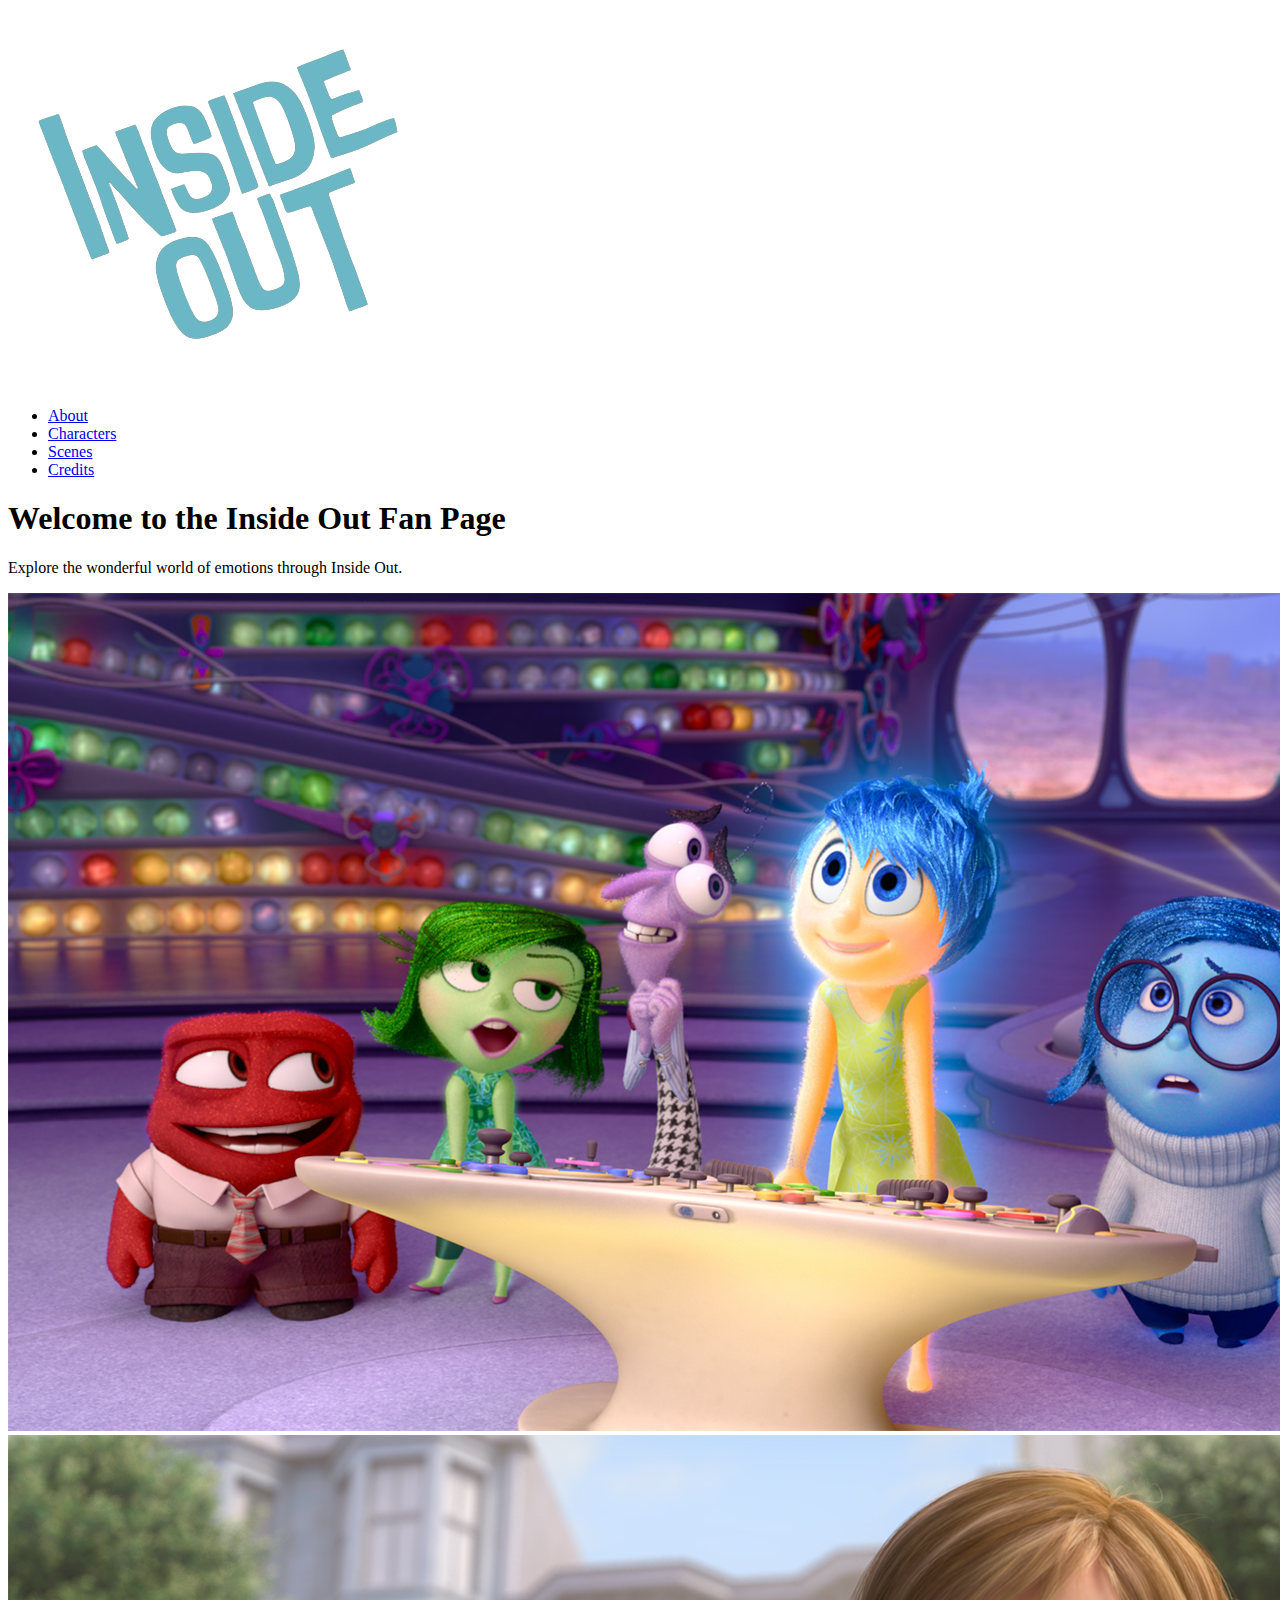
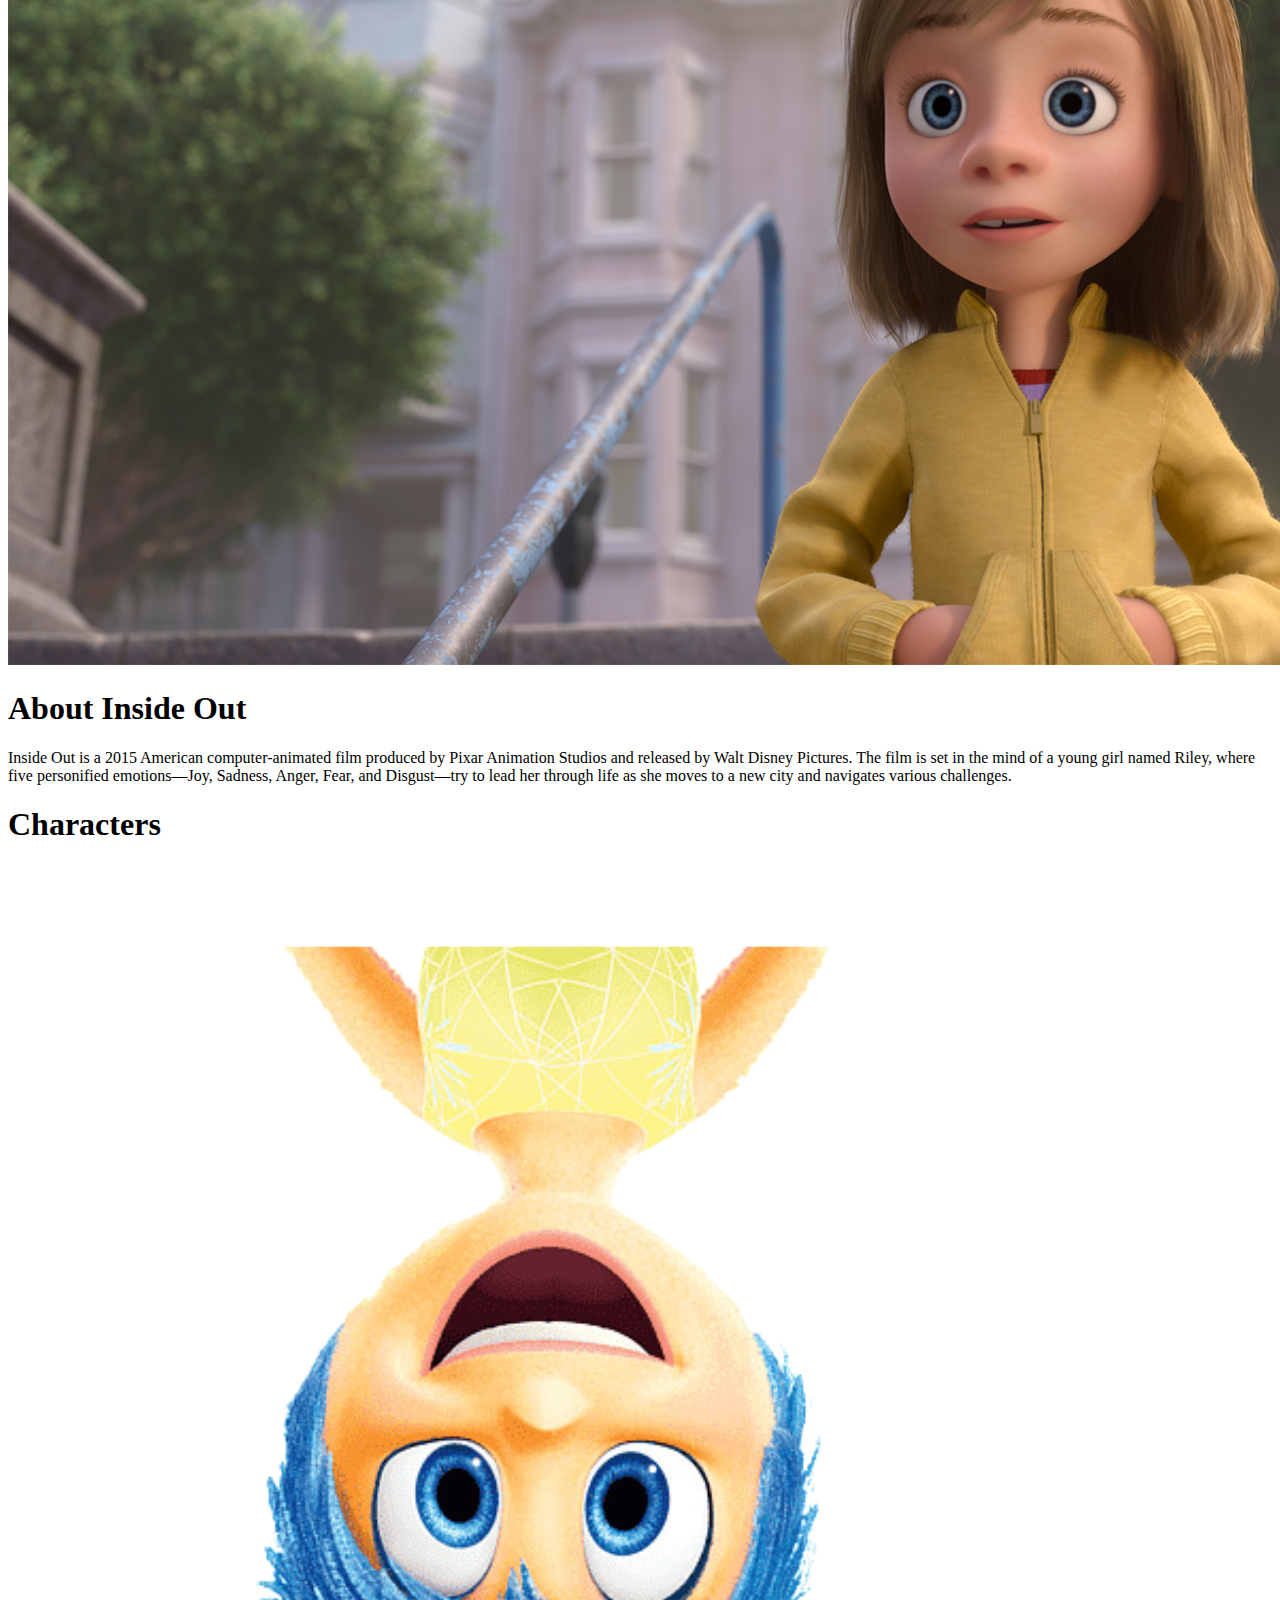
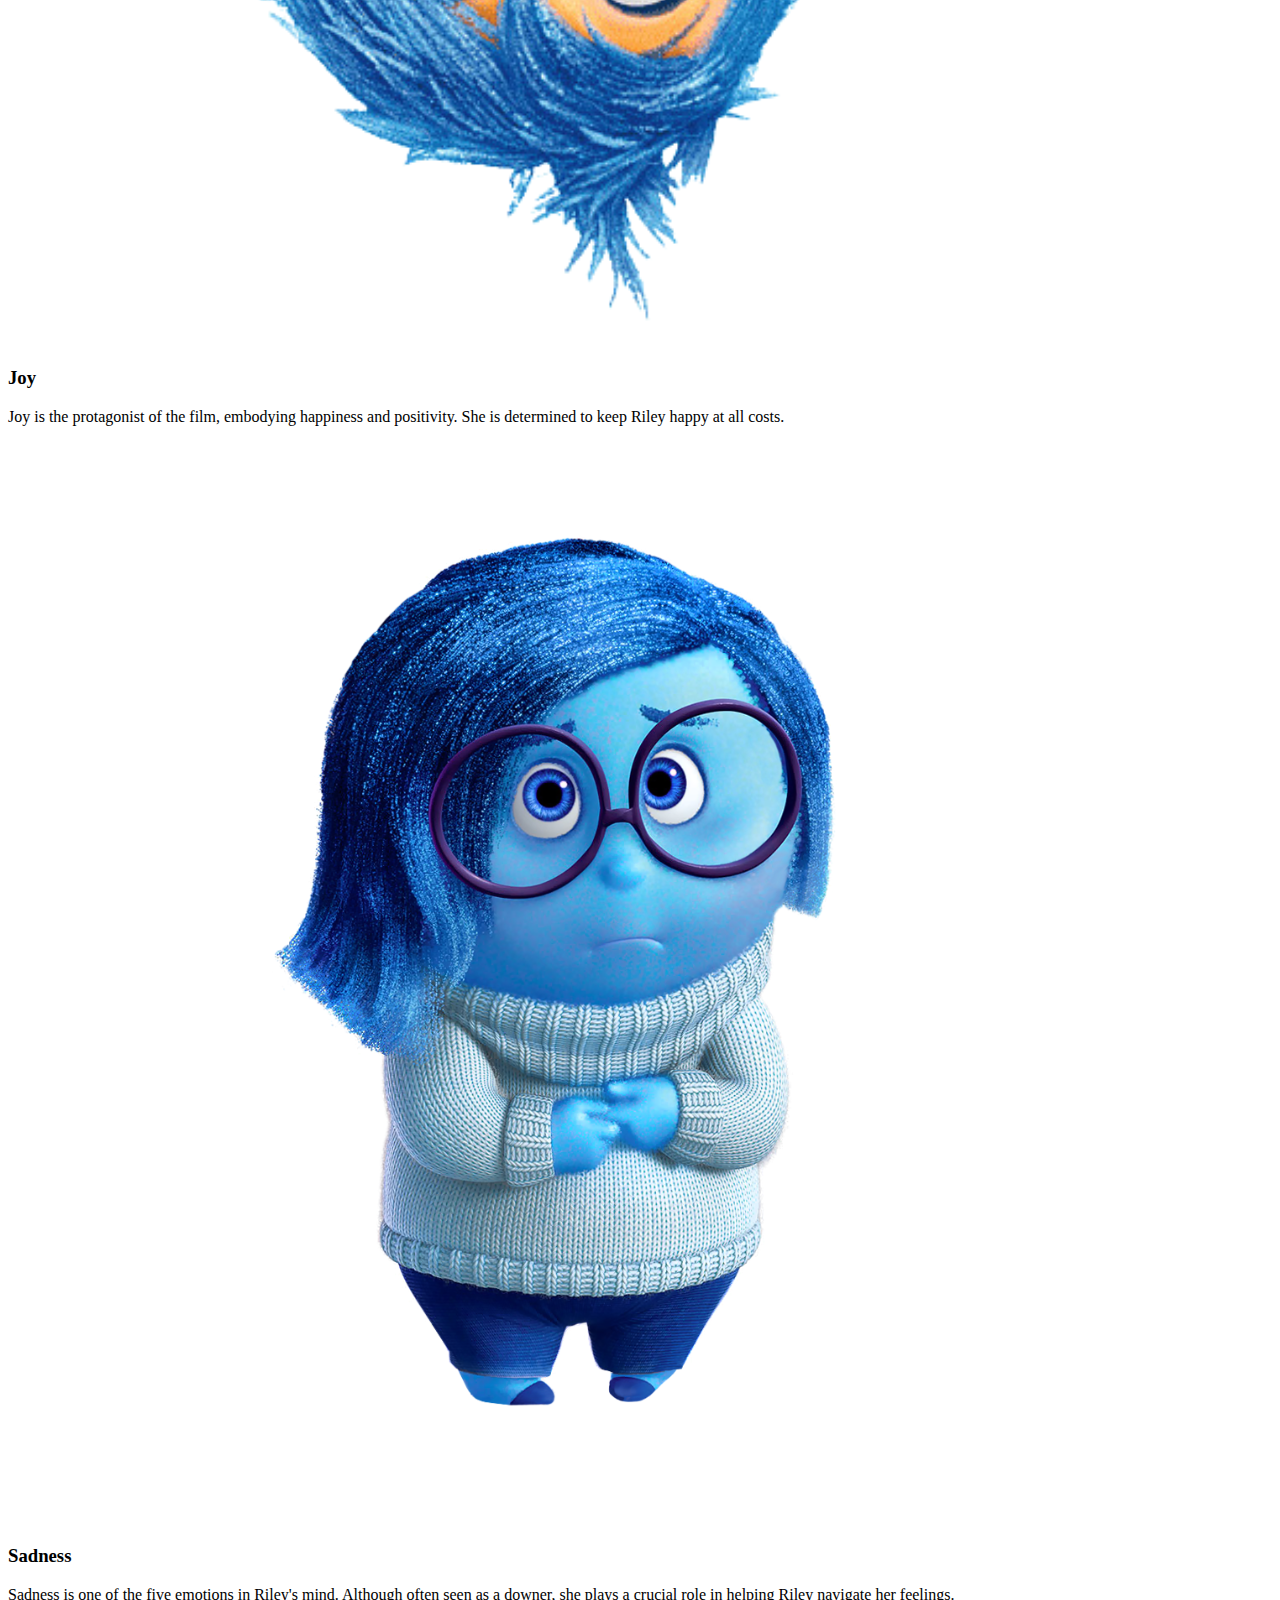
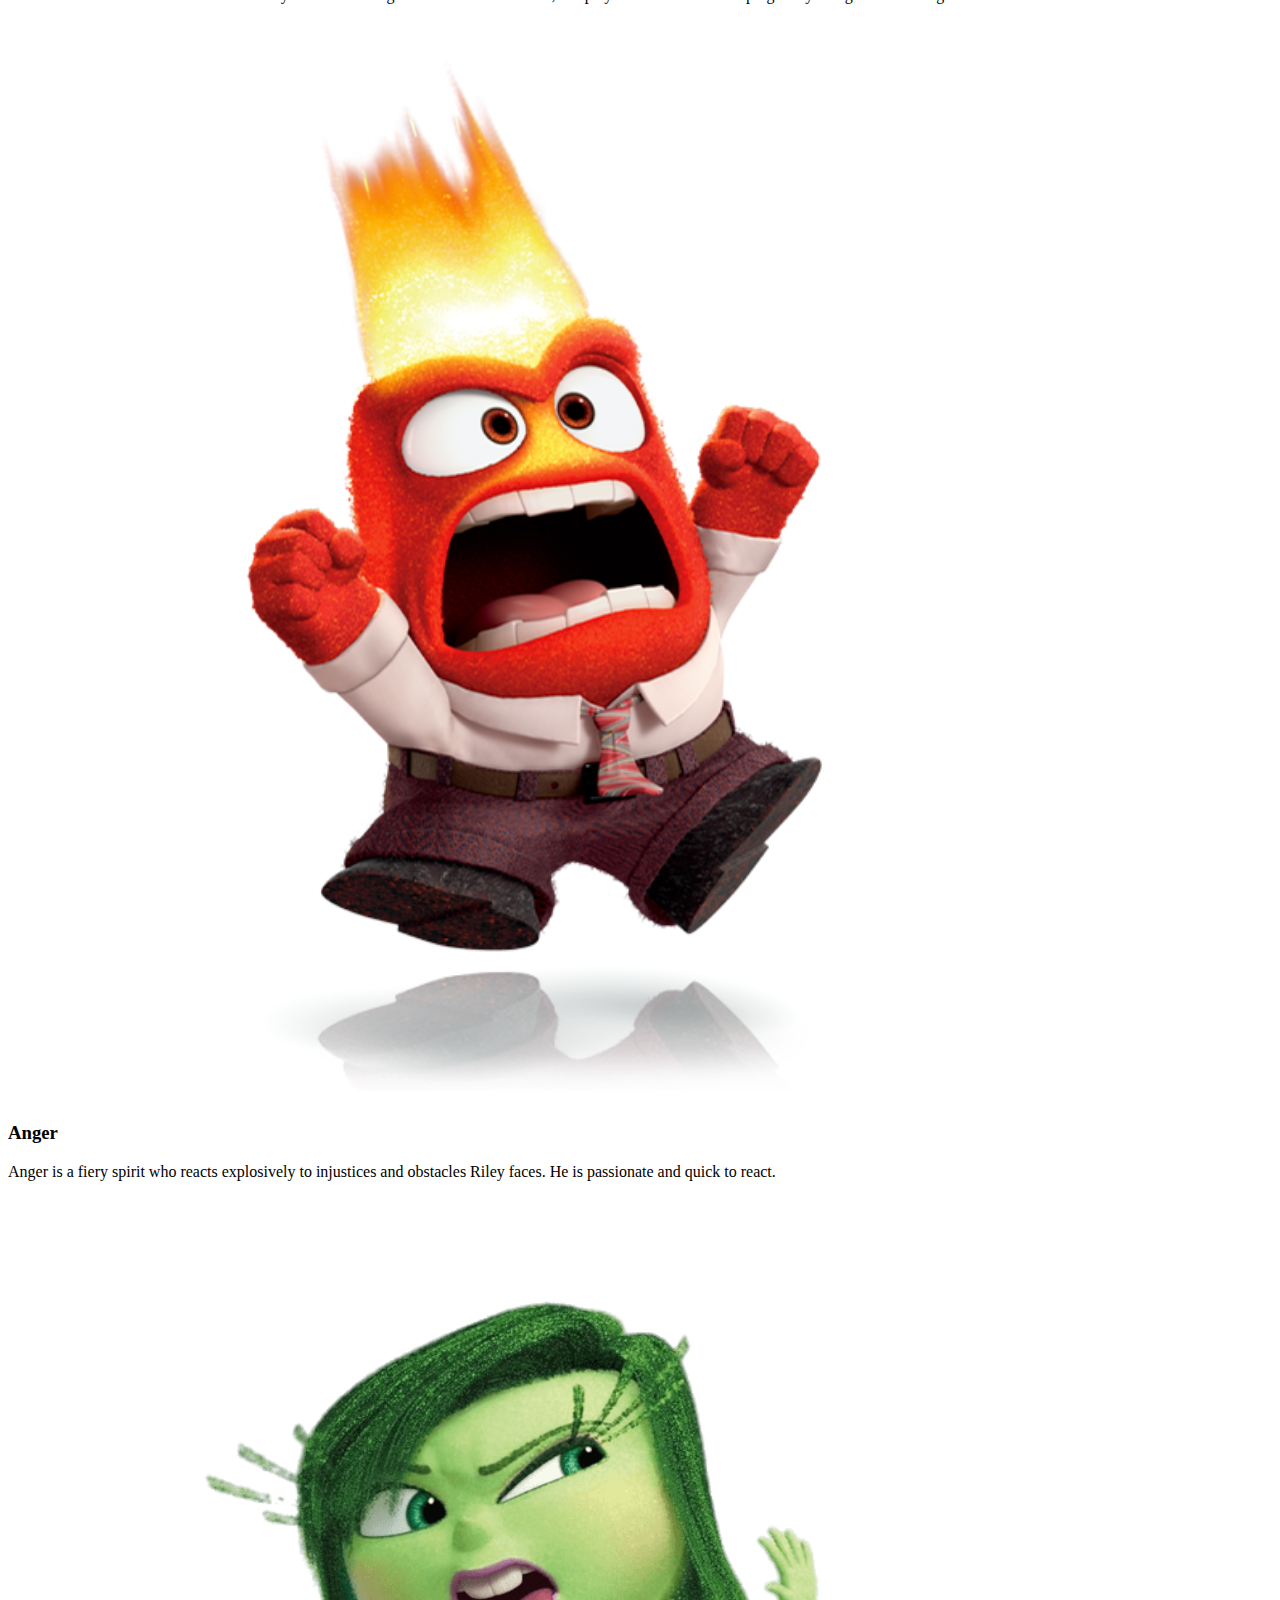
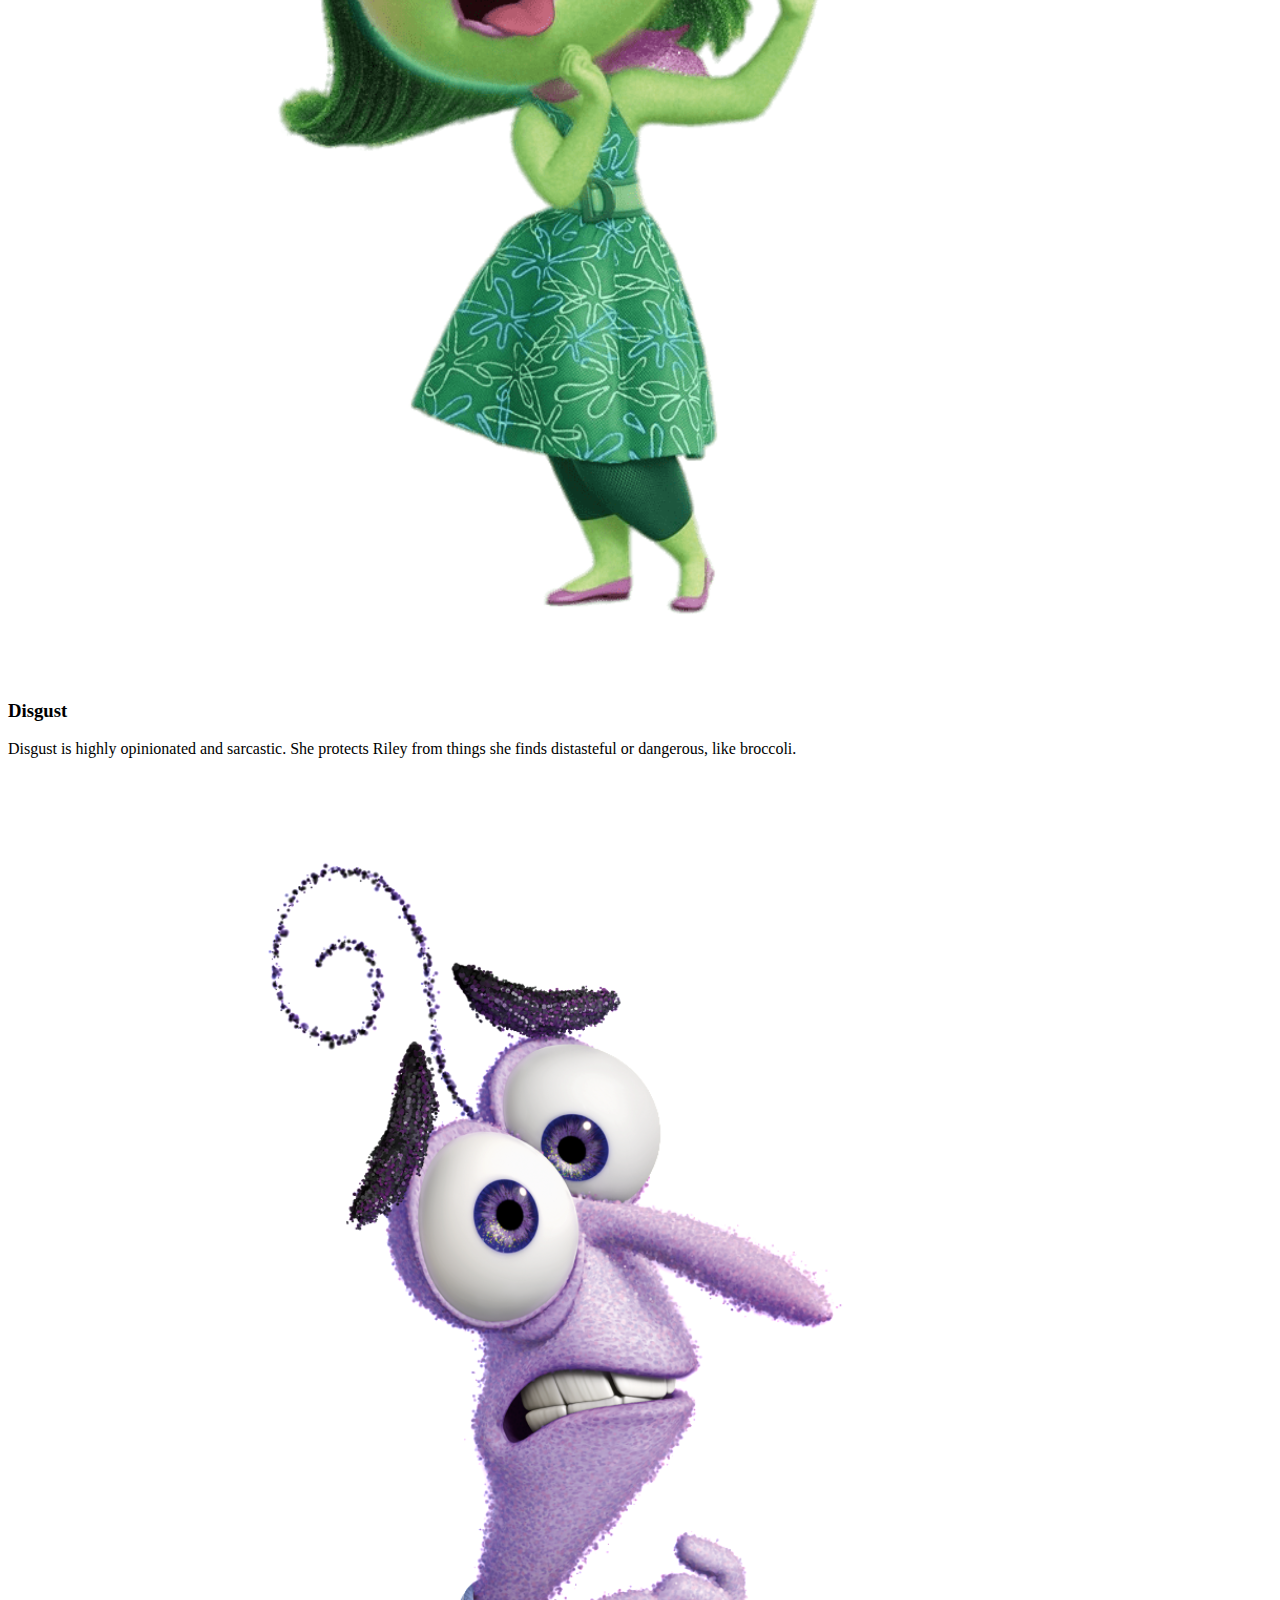
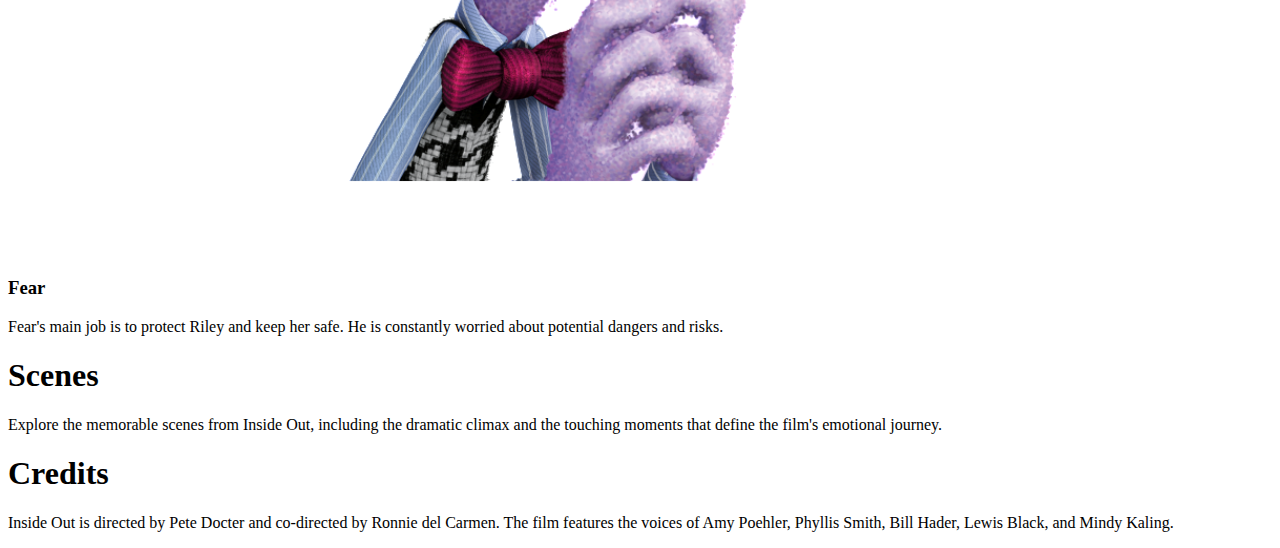
==== inocencio_ruamero_tsa6.html @ db8cdd12 "Create inocencio_ruamero_tsa6.html" ====
<!DOCTYPE html>
<html lang="en">
<head>
    <meta charset="UTF-8">
    <meta name="viewport" content="width=device-width, initial-scale=1.0">
    <link rel="stylesheet" href="tsa7_style.css">
    <link href="https://fonts.googleapis.com/css2?family=Roboto:wght@400;700&display=swap" rel="stylesheet">
    <title>Inside Out</title>
</head>
<body>
    <header>
        <div class="logo">
            <img src="logo.png" alt="Inside Out Logo">
        </div>
        <nav>
            <ul>
                <li><a href="#about">About</a></li>
                <li><a href="#characters">Characters</a></li>
                <li><a href="#scenes">Scenes</a></li>
                <li><a href="#credits">Credits</a></li>
            </ul>
        </nav>
    </header>
    <main>
        <section class="intro" id="home">
            <div class="intro-text">
                <h1>Welcome to the <span class="pixar-font">Inside Out</span> Fan Page</h1>
                <p>Explore the wonderful world of emotions through Inside Out.</p>
            </div>
            <img src="home.jpg" alt="Inside Out Image 1" class="cover-image">
        </section>

        <section class="about" id="about">
            <div class="about-content">
                <div class="about-images">
                    <img src="riley.jpg" alt="Inside Out Image 2">
                </div>
                <div class="about-text">
                    <h1>About Inside Out</h1>
                    <p>Inside Out is a 2015 American computer-animated film produced by Pixar Animation Studios and released by Walt Disney Pictures. The film is set in the mind of a young girl named Riley, where five personified emotions—Joy, Sadness, Anger, Fear, and Disgust—try to lead her through life as she moves to a new city and navigates various challenges.</p>
                </div>
            </div>
        </section>

        <section class="characters" id="characters">
            <h1>Characters</h1>
            <div class="character-row">
                <div class="character">
                    <div class="character-content joy-bg">
                        <img src="joy.png" alt="Joy">
                        <h3>Joy</h3>
                        <p>Joy is the protagonist of the film, embodying happiness and positivity. She is determined to keep Riley happy at all costs.</p>
                    </div>
                </div>
                <div class="character">
                    <div class="character-content sadness-bg">
                        <img src="sadness.png" alt="Sadness">
                        <h3>Sadness</h3>
                        <p>Sadness is one of the five emotions in Riley's mind. Although often seen as a downer, she plays a crucial role in helping Riley navigate her feelings.</p>
                    </div>
                </div>
                <div class="character">
                    <div class="character-content anger-bg">
                        <img src="anger.png" alt="Anger">
                        <h3>Anger</h3>
                        <p>Anger is a fiery spirit who reacts explosively to injustices and obstacles Riley faces. He is passionate and quick to react.</p>
                    </div>
                </div>
                <div class="character">
                    <div class="character-content disgust-bg">
                        <img src="disgust.png" alt="Disgust">
                        <h3>Disgust</h3>
                        <p>Disgust is highly opinionated and sarcastic. She protects Riley from things she finds distasteful or dangerous, like broccoli.</p>
                    </div>
                </div>
                <div class="character middle-character">
                    <div class="character-content fear-bg">
                        <img src="fear.png" alt="Fear">
                        <h3>Fear</h3>
                        <p>Fear's main job is to protect Riley and keep her safe. He is constantly worried about potential dangers and risks.</p>
                    </div>
                </div>
            </div>
        </section>

        <section class="scenes" id="scenes">
            <h1>Scenes</h1>
            <p>Explore the memorable scenes from Inside Out, including the dramatic climax and the touching moments that define the film's emotional journey.</p>
        </section>

        <section class="credits" id="credits">
            <h1>Credits</h1>
            <p>Inside Out is directed by Pete Docter and co-directed by Ronnie del Carmen. The film features the voices of Amy Poehler, Phyllis Smith, Bill Hader, Lewis Black, and Mindy Kaling.</p>
        </section>
    </main>
</body>
</html>
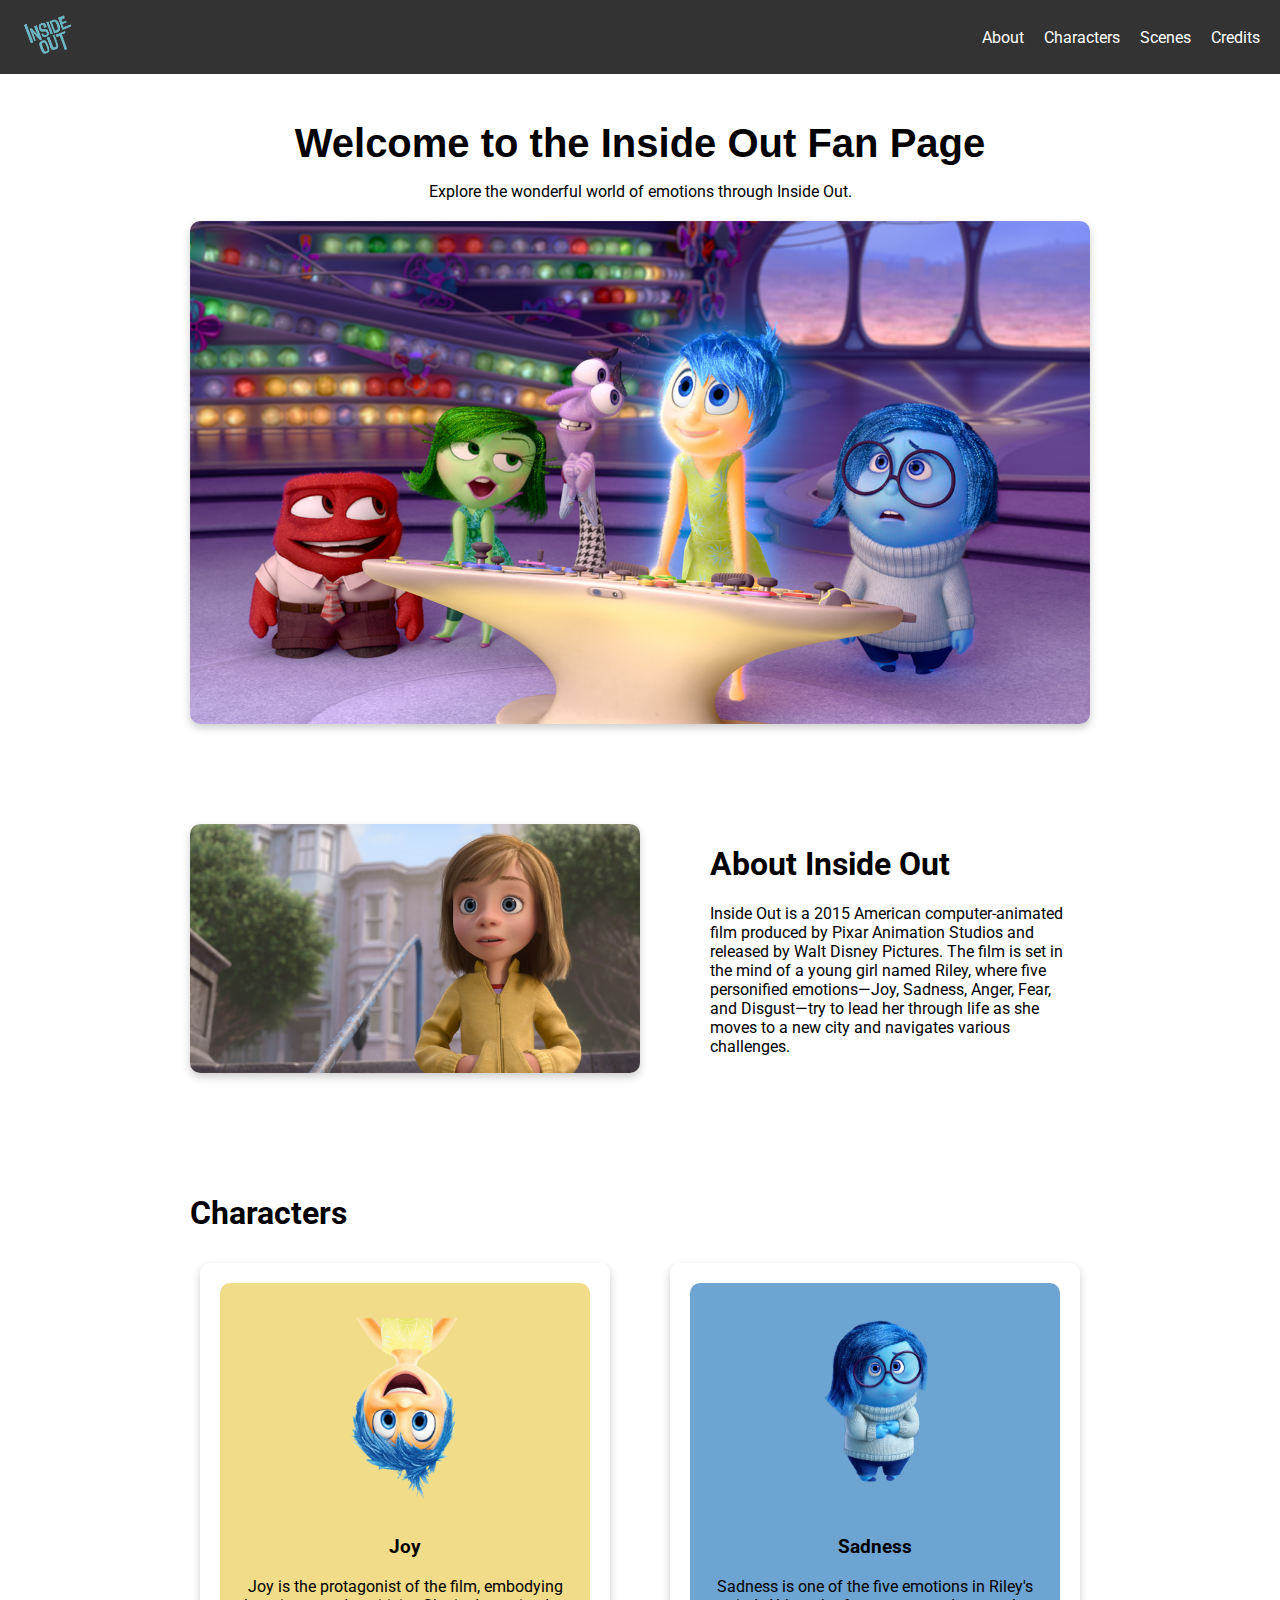
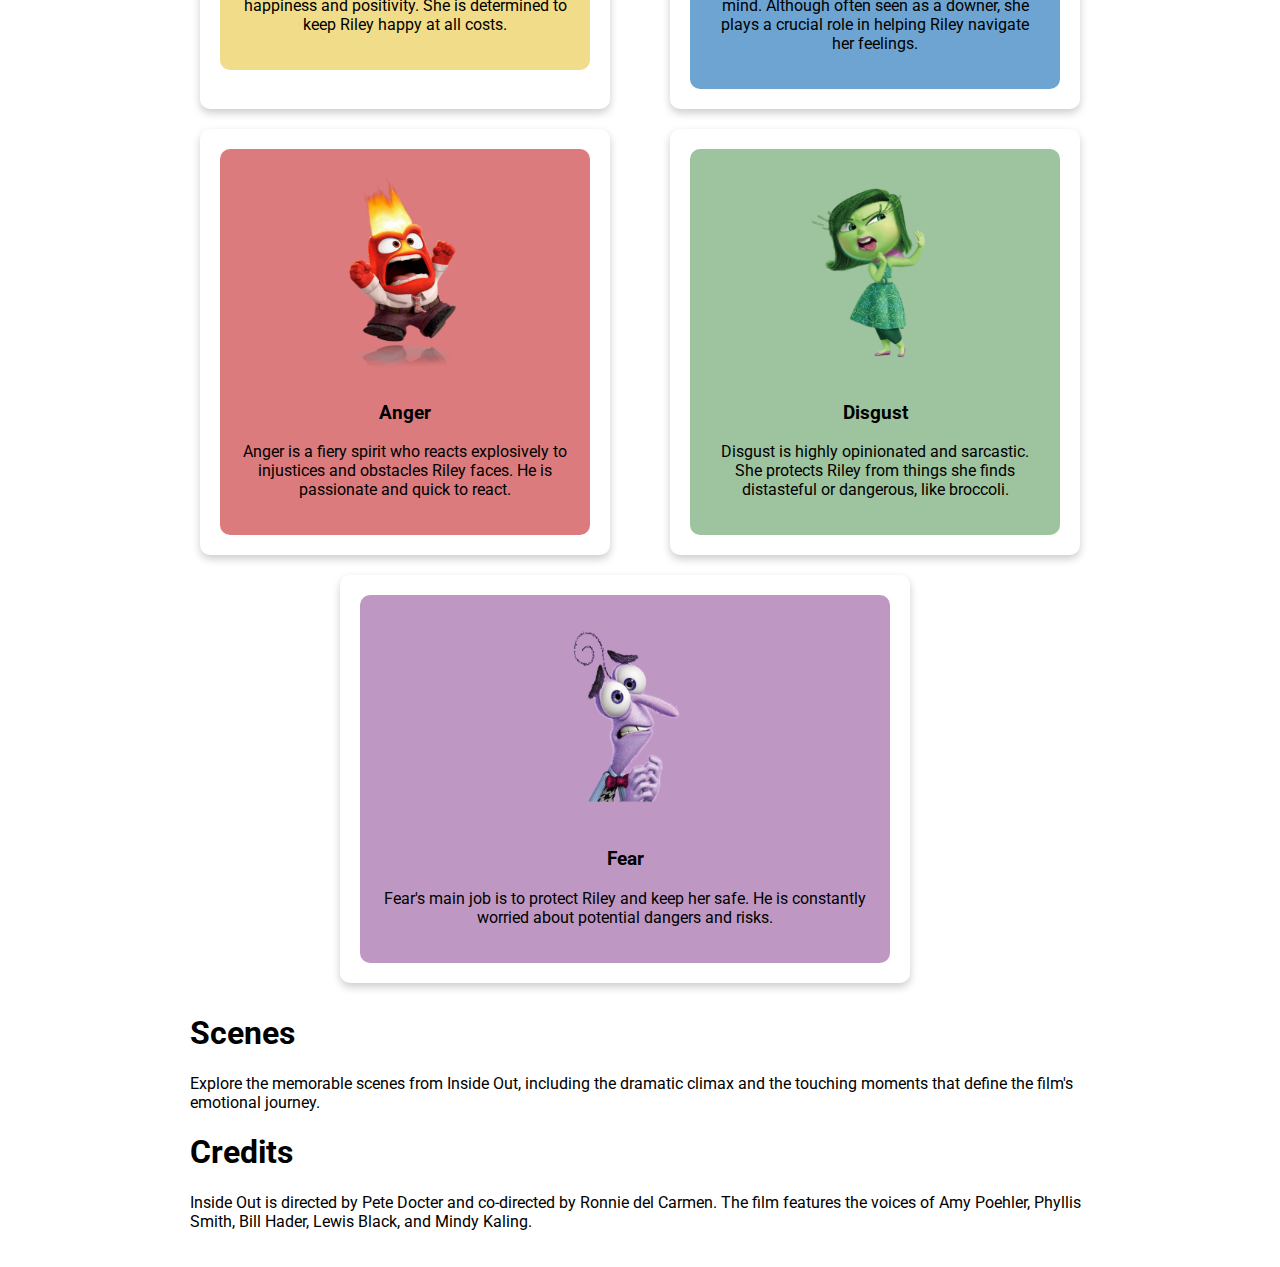
==== commit a55e36f4: "Update inocencio_ruamero_tsa6.html" ====
--- a/inocencio_ruamero_tsa6.html
+++ b/inocencio_ruamero_tsa6.html
@@ -3,7 +3,7 @@
 <head>
     <meta charset="UTF-8">
     <meta name="viewport" content="width=device-width, initial-scale=1.0">
-    <link rel="stylesheet" href="tsa7_style.css">
+    <link rel="stylesheet" href="inocencio_ruamero_tsa6.css">
     <link href="https://fonts.googleapis.com/css2?family=Roboto:wght@400;700&display=swap" rel="stylesheet">
     <title>Inside Out</title>
 </head>
--- a/inocencio_ruamero_tsa6.css
+++ b/inocencio_ruamero_tsa6.css
@@ -0,0 +1,173 @@
+.intro {
+    margin-bottom: 100px; /* Adjust the margin as per your design */
+}
+
+.about {
+    margin-top: 100px; /* Adjust the margin as per your design */
+}
+
+body {
+    font-family: 'Roboto', Arial, sans-serif;
+    margin: 0;
+    padding: 0;
+    box-sizing: border-box;
+}
+
+header {
+    display: flex;
+    justify-content: space-between;
+    align-items: center;
+    background-color: #333;
+    padding: 10px 20px;
+}
+
+header .logo img {
+    height: 50px;
+}
+
+nav ul {
+    list-style: none;
+    margin: 0;
+    padding: 0;
+    display: flex;
+}
+
+nav ul li {
+    margin-left: 20px;
+}
+
+nav ul li a {
+    color: white;
+    text-decoration: none;
+    font-size: 16px;
+}
+
+main {
+    padding: 20px;
+}
+
+.intro, .about, .characters, .scenes, .credits {
+    max-width: 900px;
+    margin: 0 auto;
+}
+
+.intro .intro-text {
+    text-align: center;
+    margin-bottom: 20px;
+}
+
+.intro .intro-text h1 {
+    font-size: 2.5rem; /* Adjust font size as needed */
+    font-weight: bold;
+    font-family: 'Pixar', Arial, sans-serif; /* Use Pixar font */
+    margin-bottom: 10px;
+}
+
+.cover-image {
+    width: 100%;
+    max-width: 100%;
+    height: auto;
+    display: block;
+    border-radius: 10px;
+    box-shadow: 0 4px 8px rgba(0, 0, 0, 0.2);
+    transition: transform 0.3s ease; /* Smooth transition for hover effect */
+}
+
+.cover-image:hover {
+    transform: translate(5px, 5px); /* Move the image slightly on hover */
+}
+
+.character-row {
+    display: flex;
+    flex-wrap: wrap; /* Allow characters to wrap to the next line on smaller screens */
+    justify-content: space-between;
+    margin-bottom: 20px;
+}
+
+.character {
+    flex: 0 0 calc(50% - 80px); /* Two characters per row with margin in between */
+    margin: 10px;
+    text-align: center;
+    padding: 20px;
+    border-radius: 10px;
+    box-shadow: 0 4px 8px rgba(0, 0, 0, 0.2);
+    transition: background-color 0.3s ease; /* Smooth transition for background color */
+    position: relative;
+    overflow: hidden;
+}
+
+.character-content {
+    padding: 20px;
+    border-radius: 10px;
+    transition: background-color 0.3s ease; /* Smooth transition for background color */
+}
+
+.character-content img {
+    width: 100%;
+    height: auto;
+    max-width: 200px;
+    margin-bottom: 10px;
+}
+
+.middle-character {
+    flex: 0 0 calc(70% - 100px); /* Adjust for two characters in the middle */
+    margin: 10px;
+    margin-left: 150px;
+}
+
+.character-content h3 {
+    text-align: center; /* Center align character titles */
+}
+
+.joy-bg {
+    background-color: #f1dc8a; /* Background color for Joy */
+}
+
+.sadness-bg {
+    background-color: #6da4d1; /* Background color for Sadness */
+}
+
+.anger-bg {
+    background-color: #db7b7d; /* Background color for Anger */
+}
+
+.disgust-bg {
+    background-color: #9dc49f; /* Background color for Disgust */
+}
+
+.fear-bg {
+    background-color: #be98c3; /* Background color for Fear */
+
+}
+
+.character:hover .character-content {
+    background-color: #ddd; /* Change background color on hover */
+}
+
+.about-content {
+    display: flex;
+    justify-content: space-between;
+    align-items: flex-start;
+}
+
+.about-text {
+    flex: 0 0 40%; /* Take up 40% of the container width */
+    padding-right: 20px;
+    padding-top: 100px;
+}
+
+.about-images {
+    flex: 0 0 50%; /* Take up 50% of the container width */
+    display: flex;
+    flex-direction: column;
+    padding-top: 100px;
+    padding-bottom: 100px;
+}
+
+.about-images img {
+    max-width: 100%; /* Ensure images are responsive */
+    height: auto;
+    border-radius: 10px;
+    box-shadow: 0 4px 8px rgba(0, 0, 0, 0.2);
+    transition: transform 0.3s ease; /* Smooth transition for transform */
+}
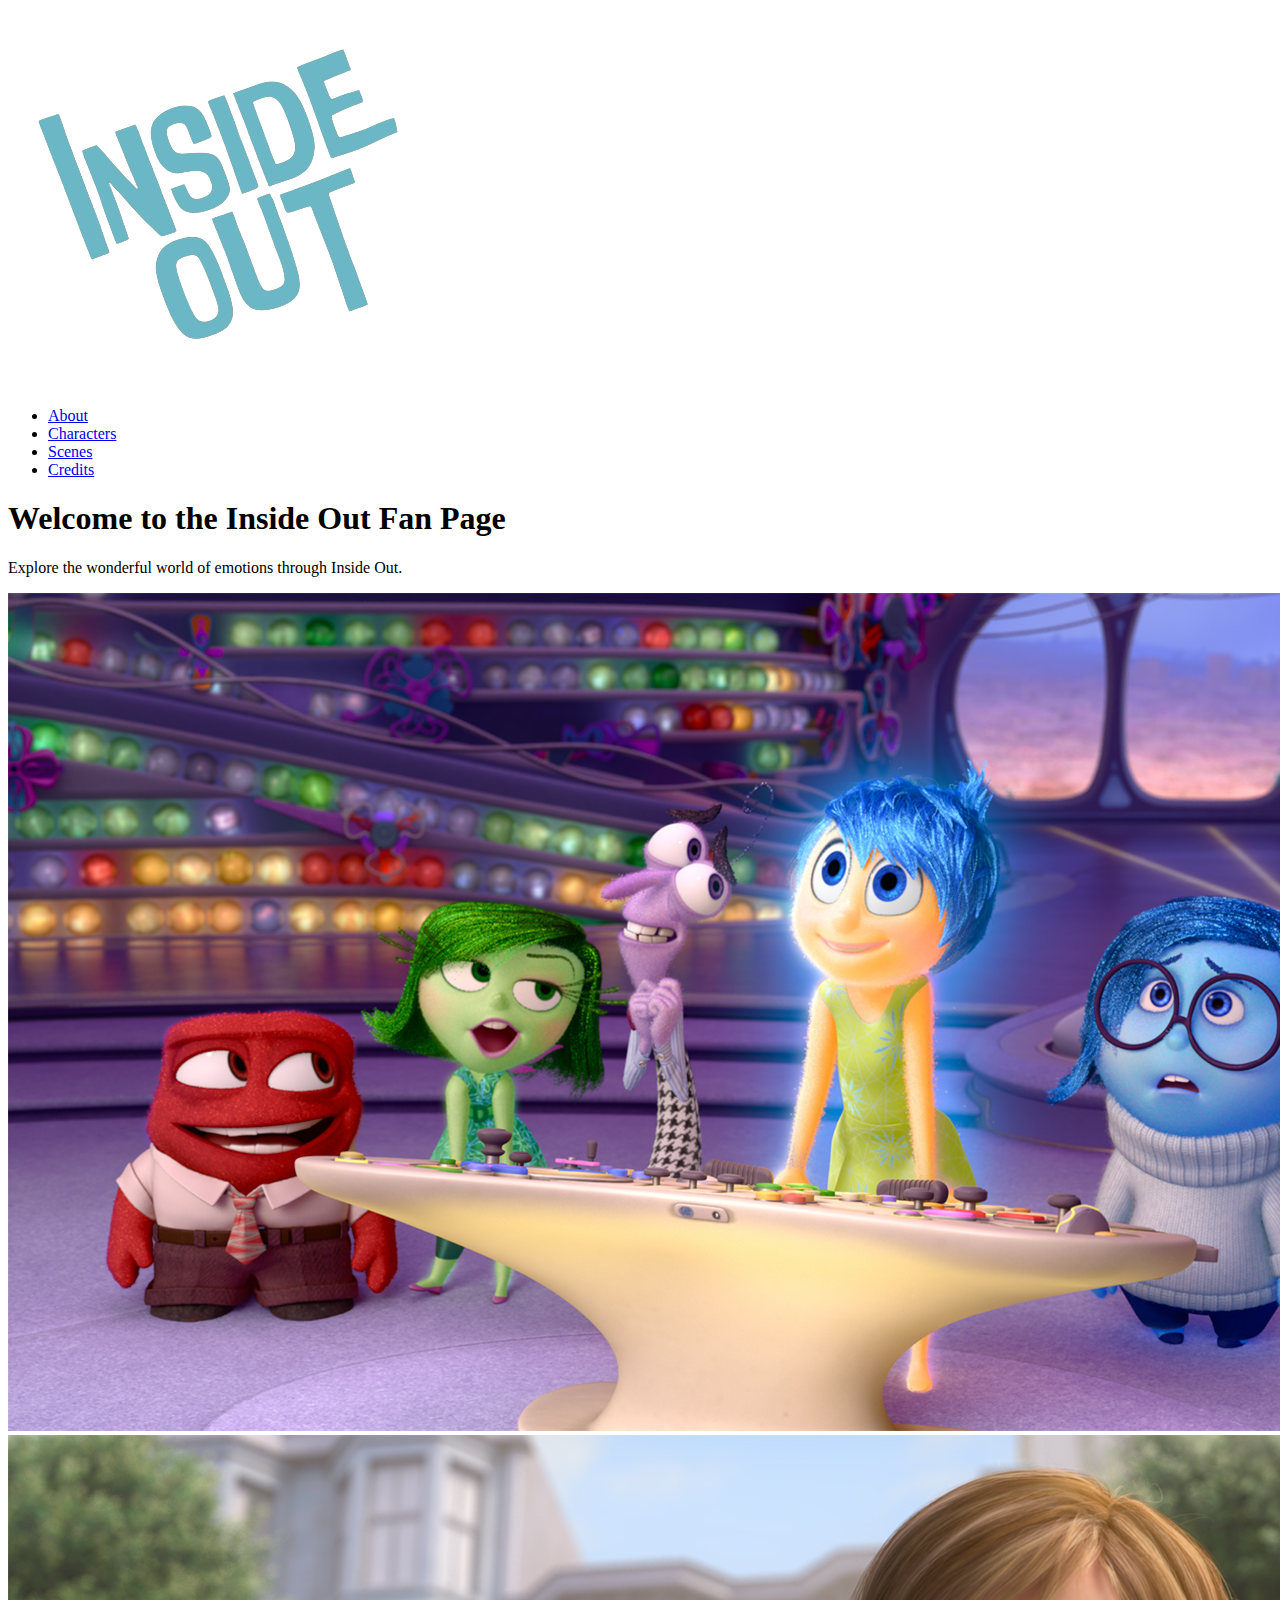
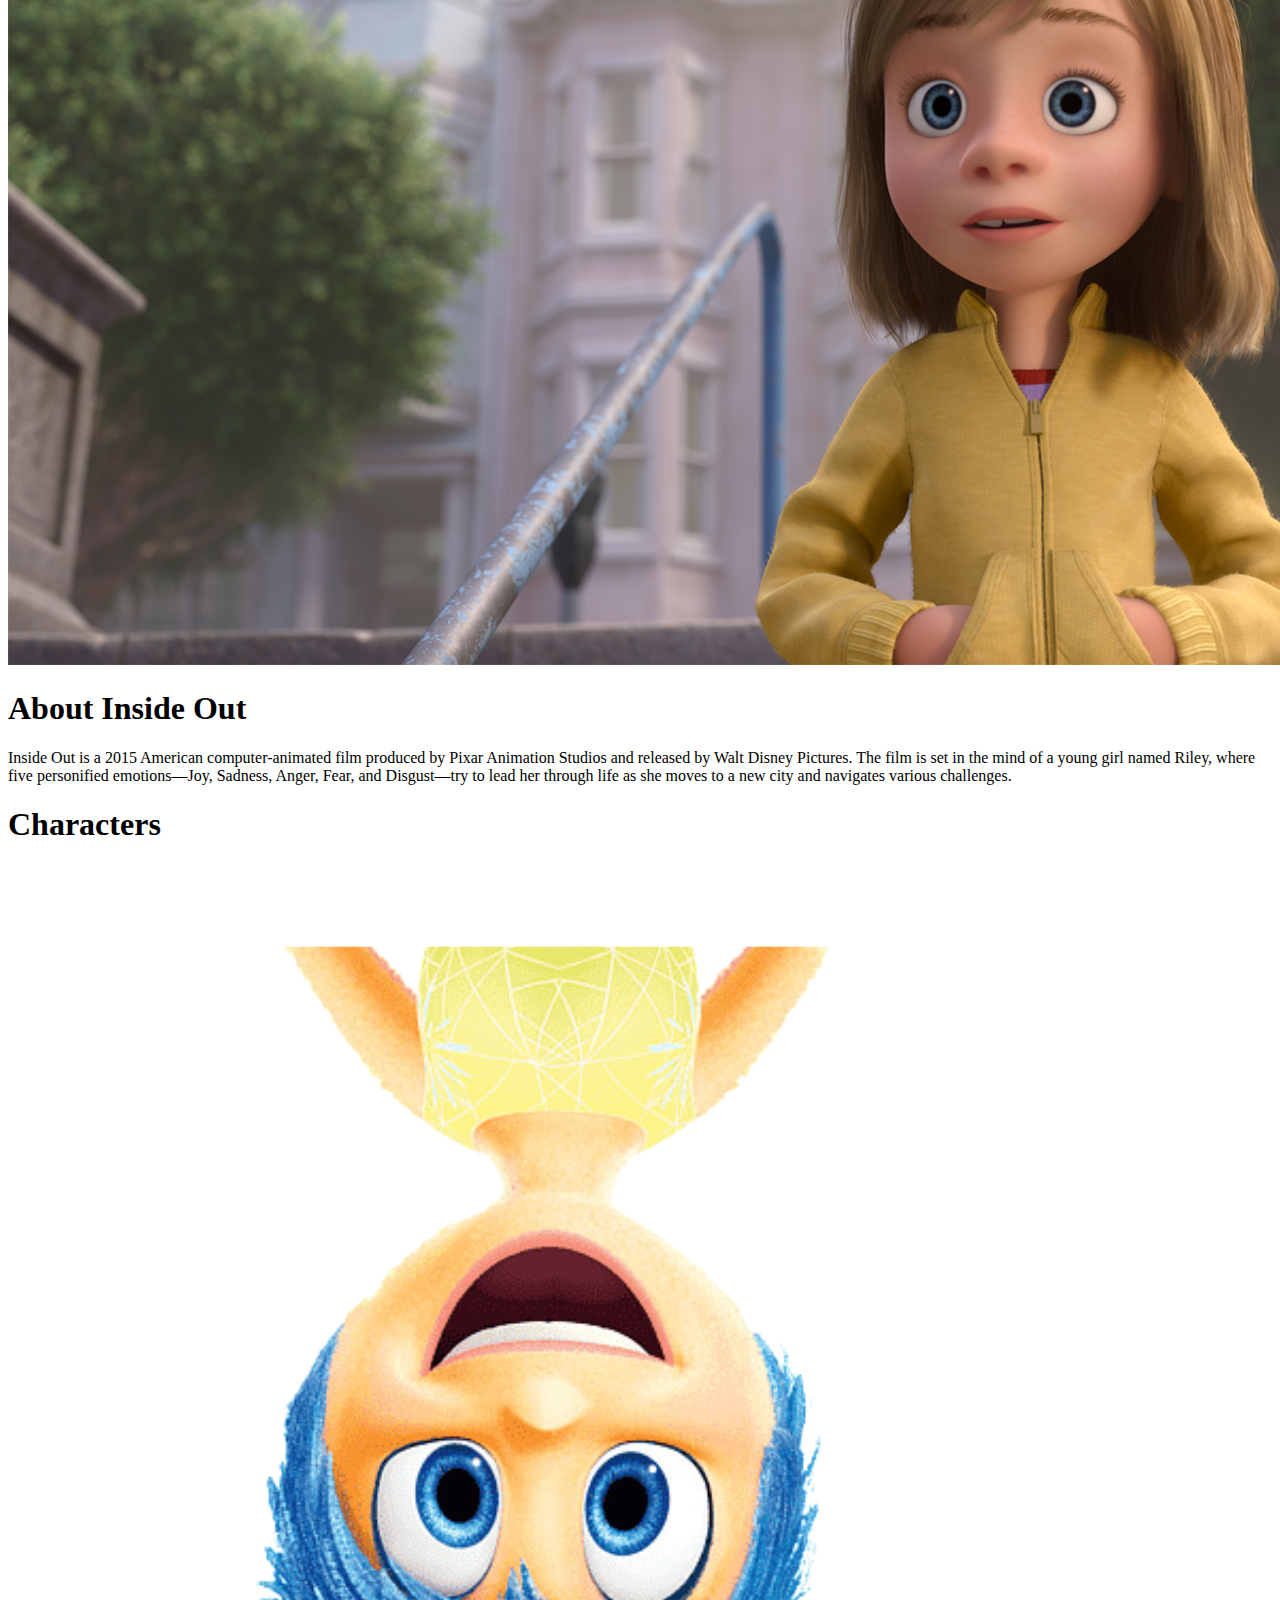
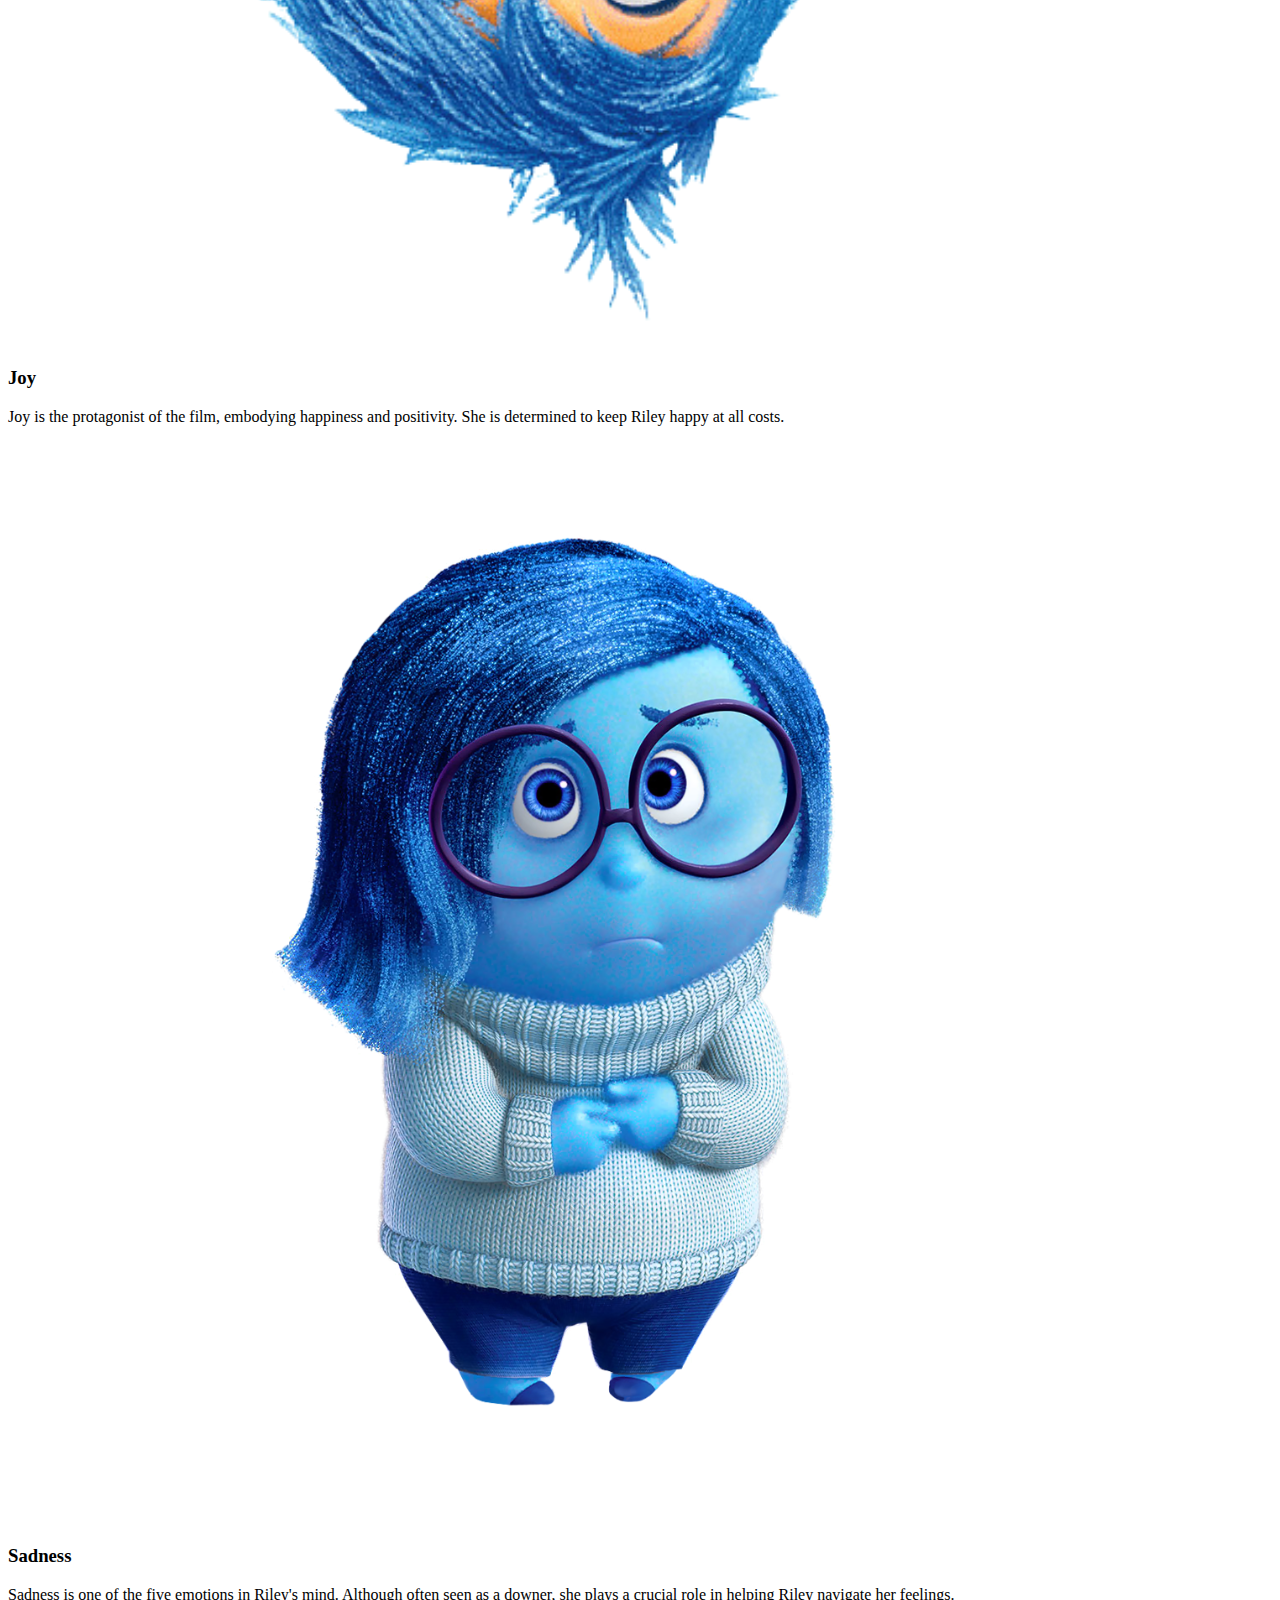
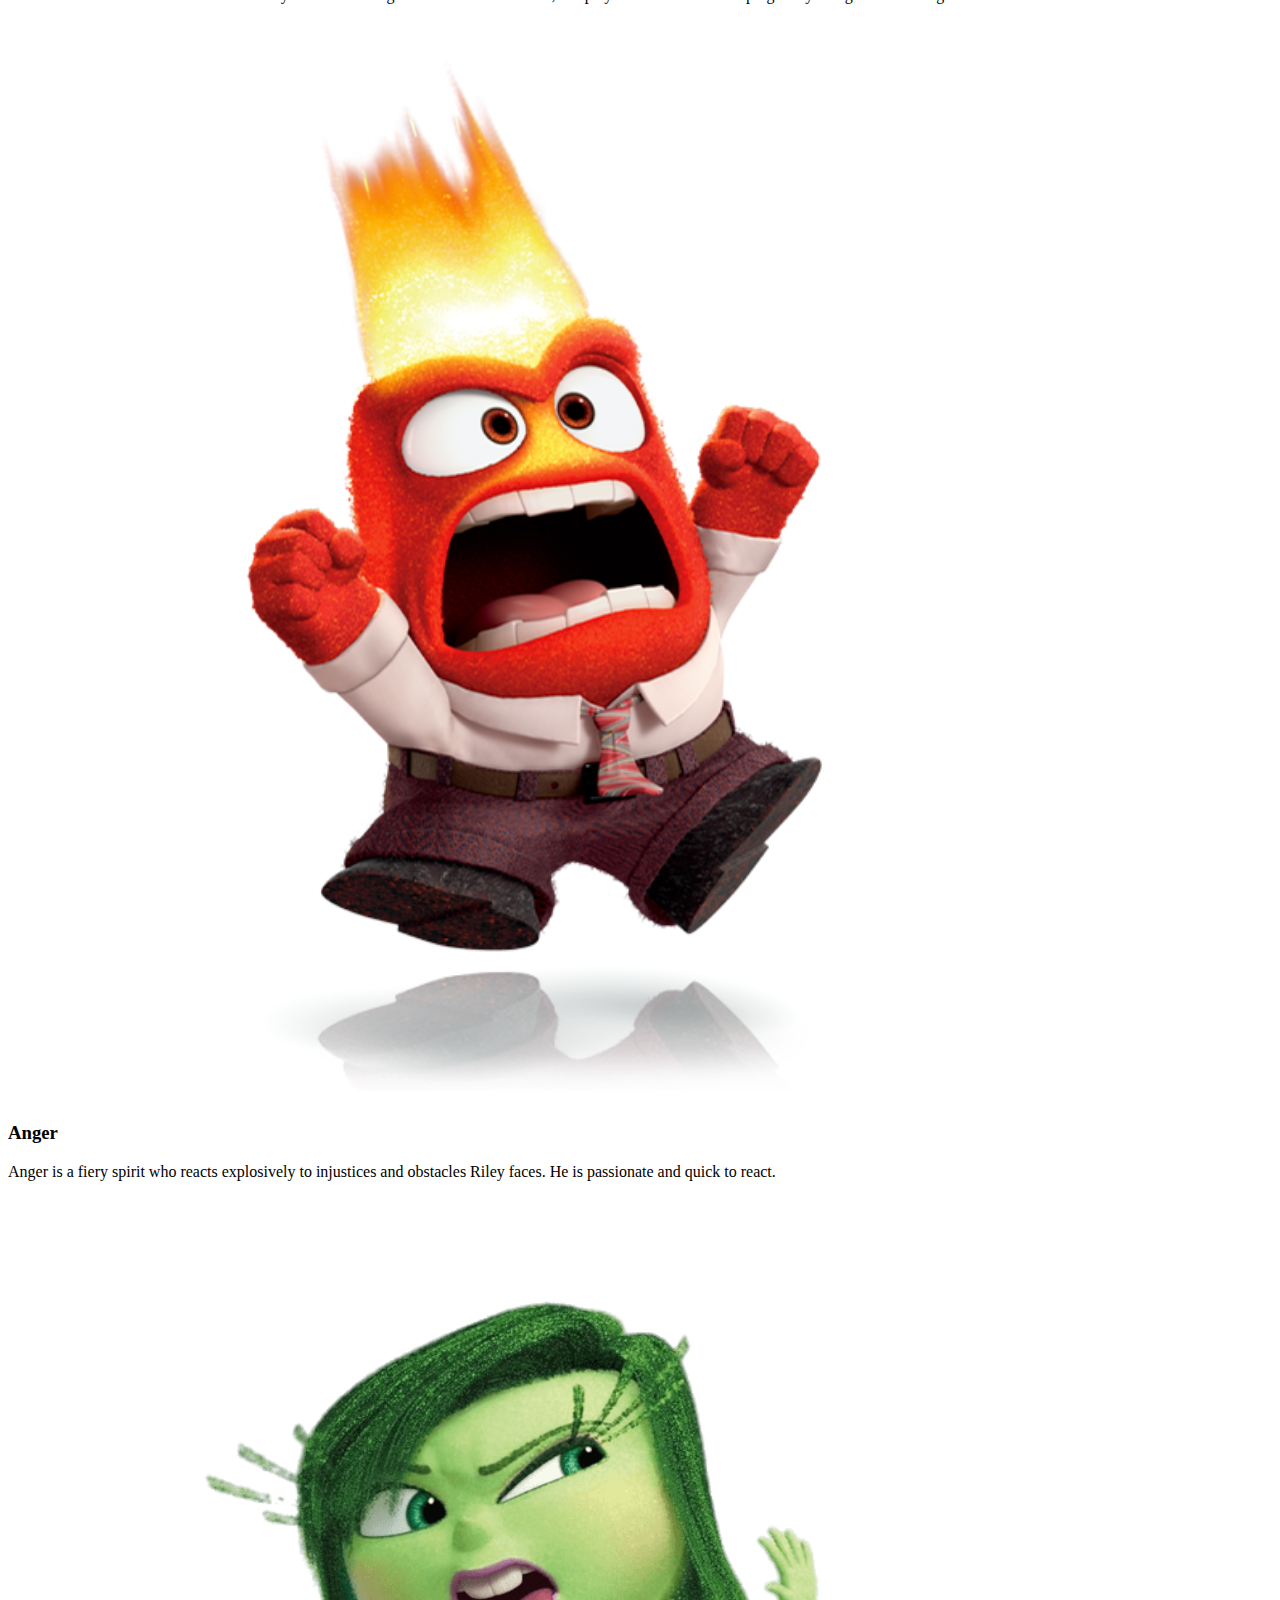
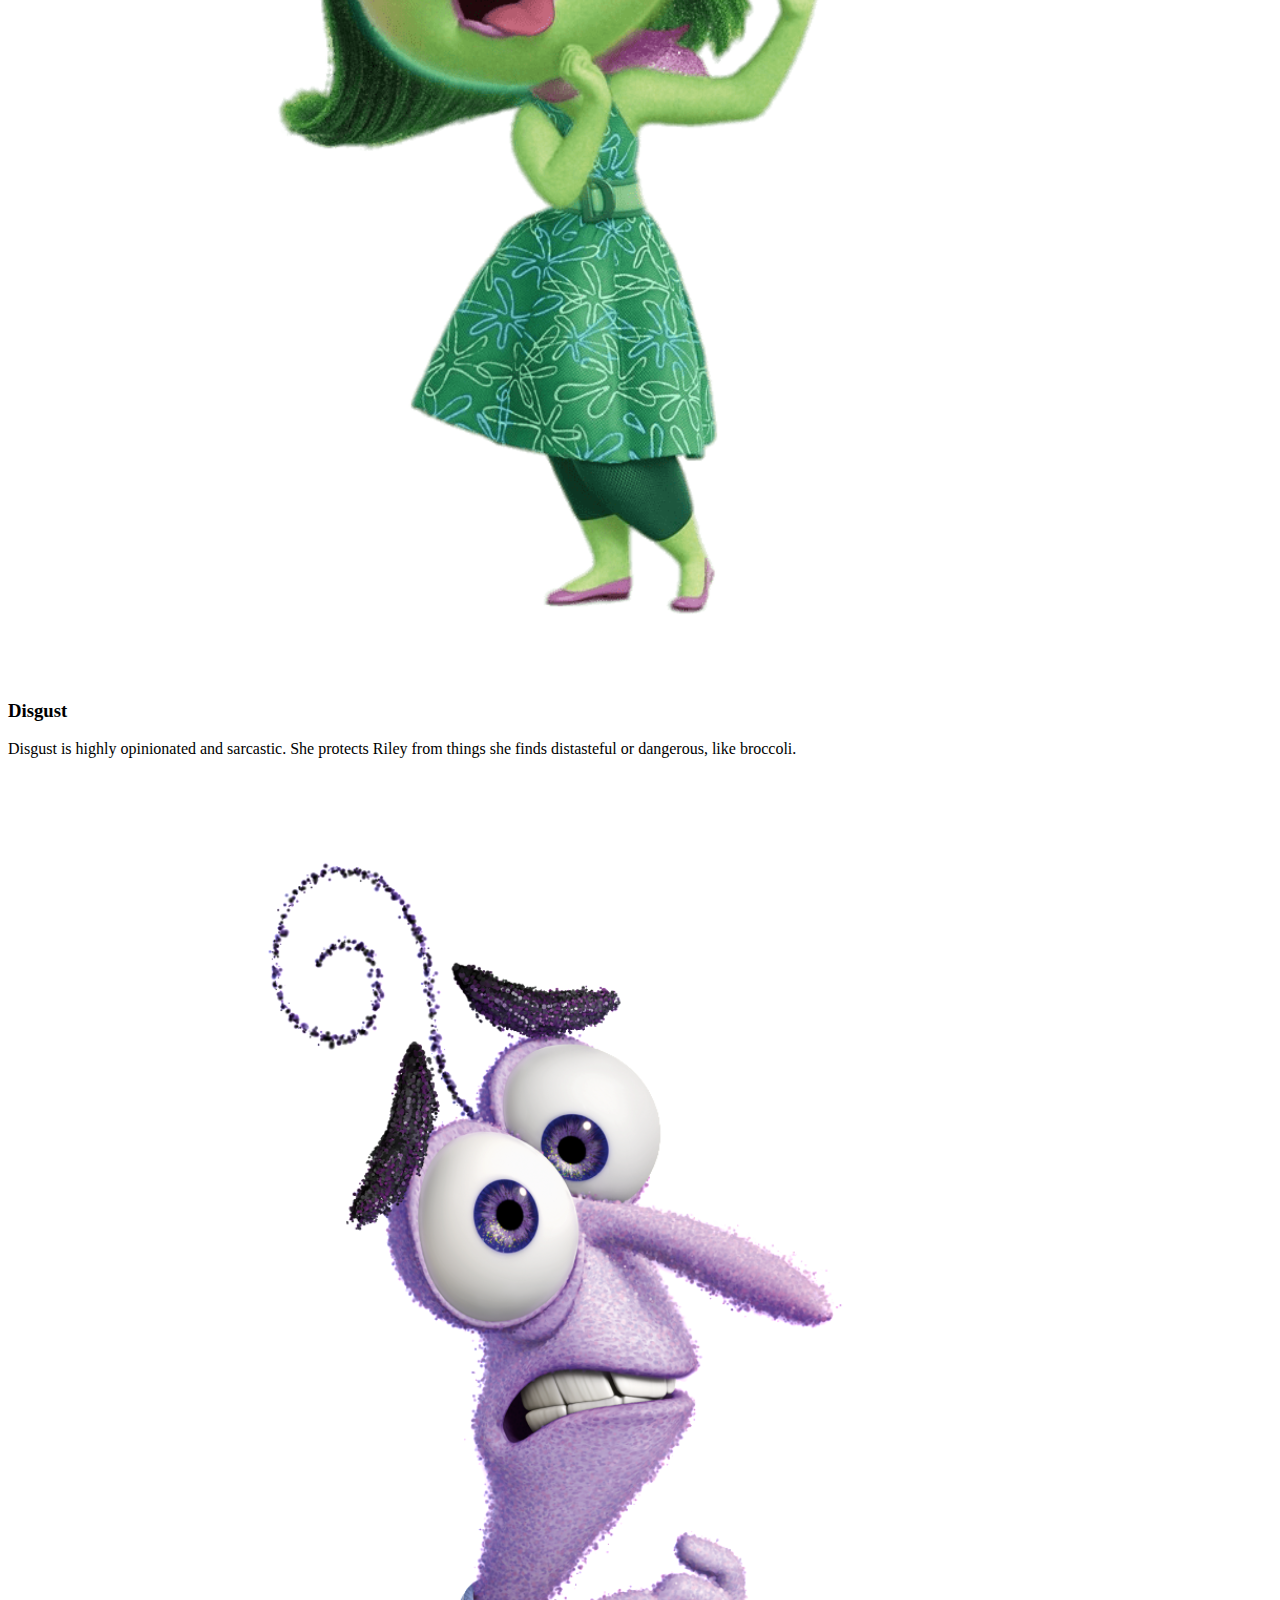
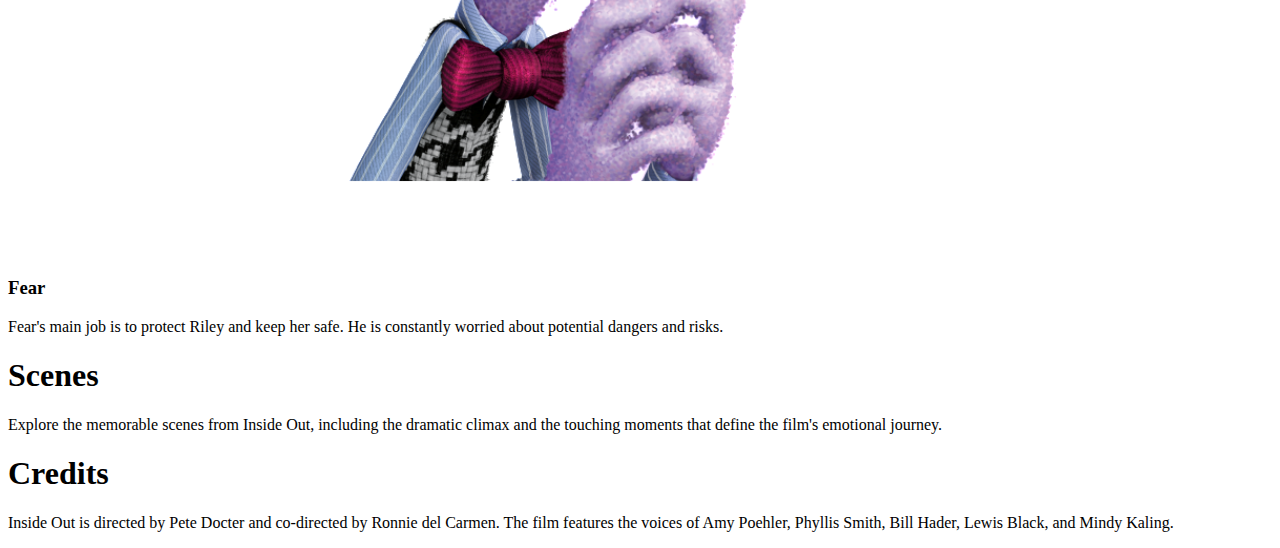
==== commit a7a4c078: "Update inocencio_ruamero_tsa6.html" ====
--- a/inocencio_ruamero_tsa6.html
+++ b/inocencio_ruamero_tsa6.html
@@ -3,7 +3,7 @@
 <head>
     <meta charset="UTF-8">
     <meta name="viewport" content="width=device-width, initial-scale=1.0">
-    <link rel="stylesheet" href="inocencio_ruamero_tsa6.css">
+    <link rel="stylesheet" href="tsa7_style.css">
     <link href="https://fonts.googleapis.com/css2?family=Roboto:wght@400;700&display=swap" rel="stylesheet">
     <title>Inside Out</title>
 </head>
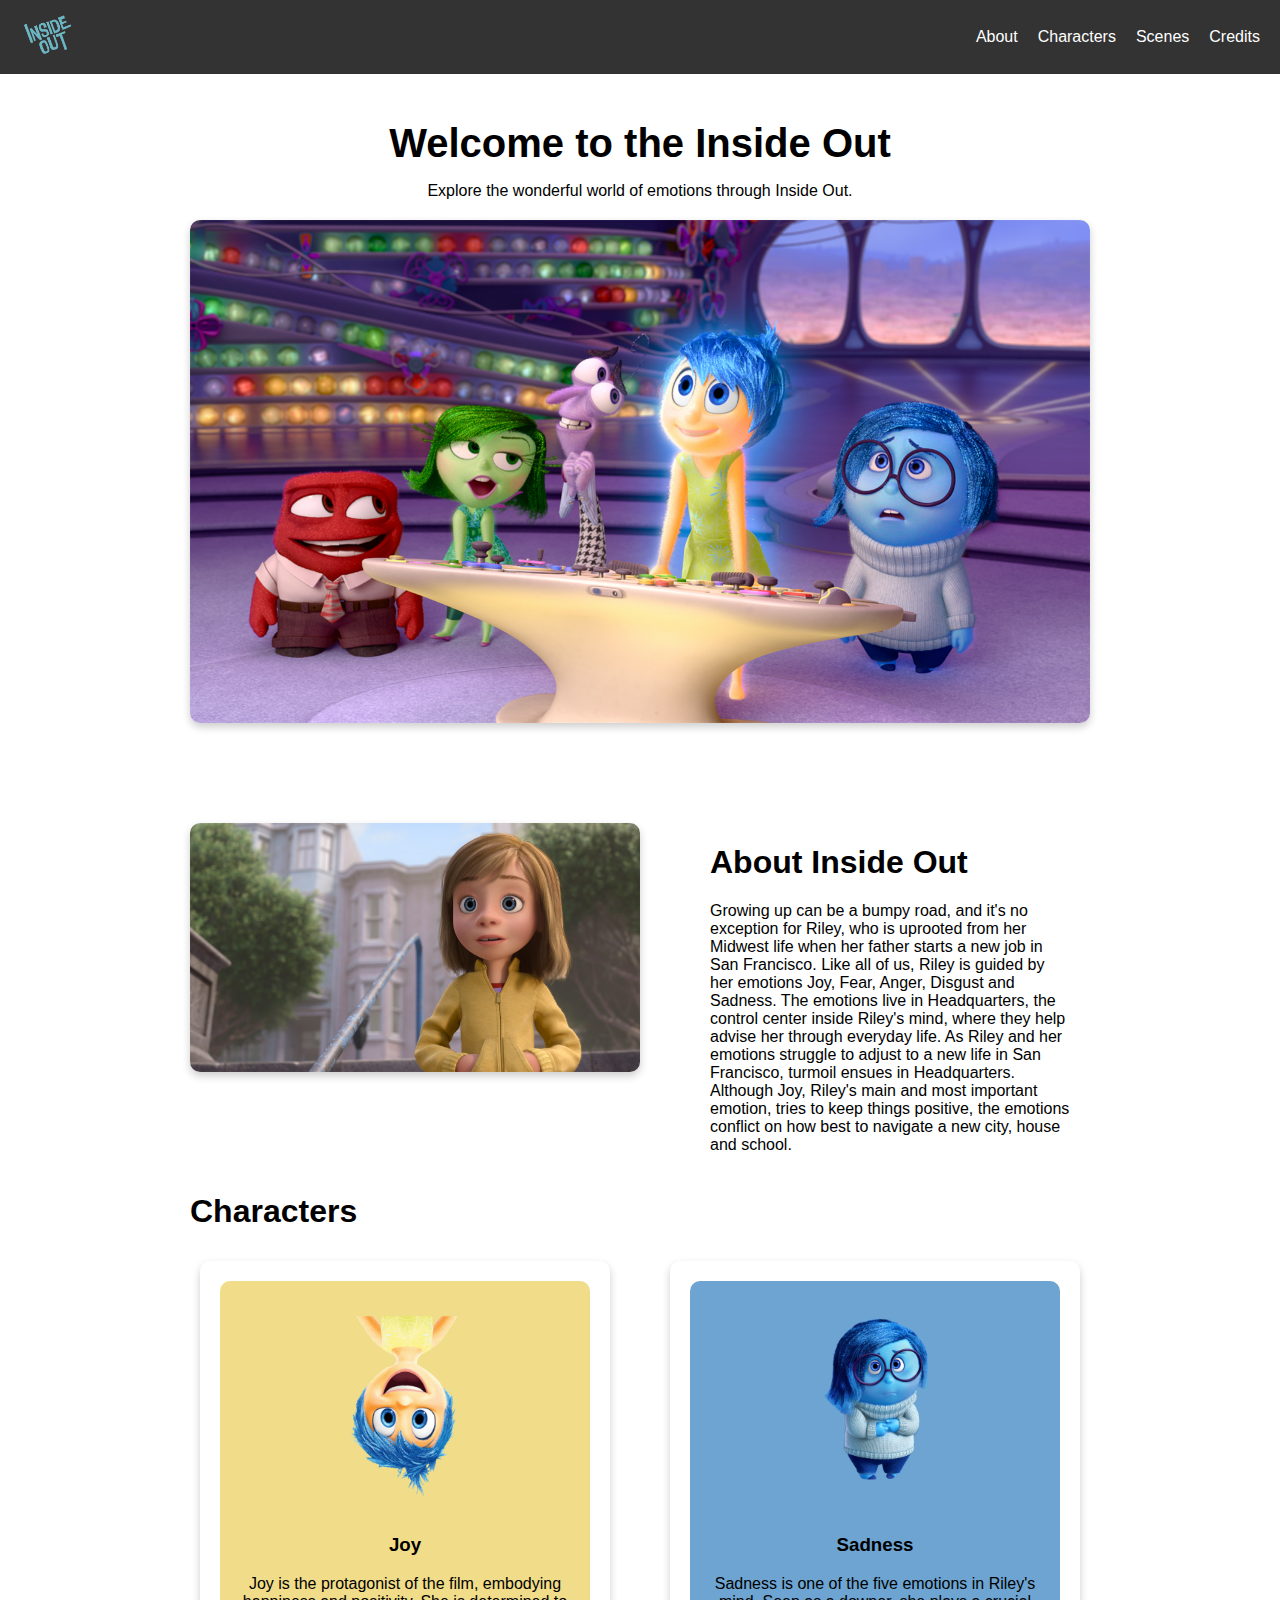
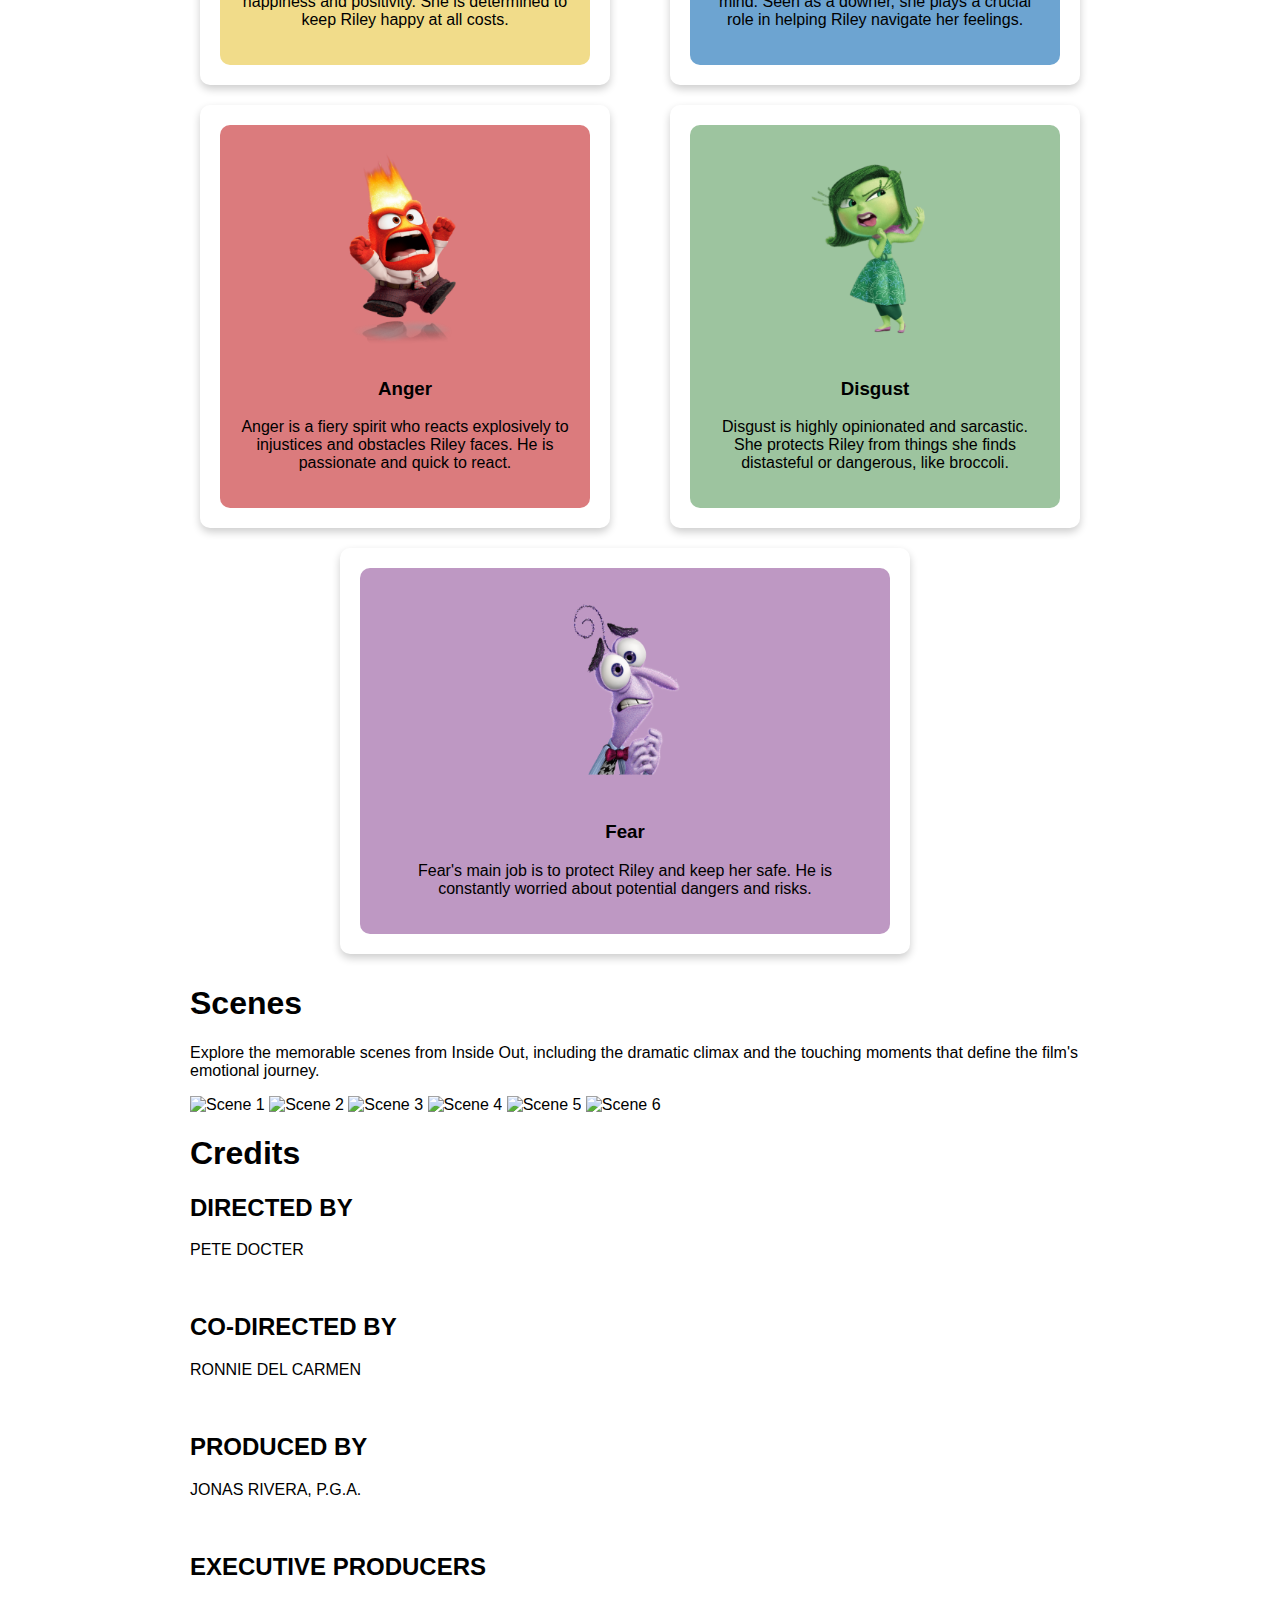
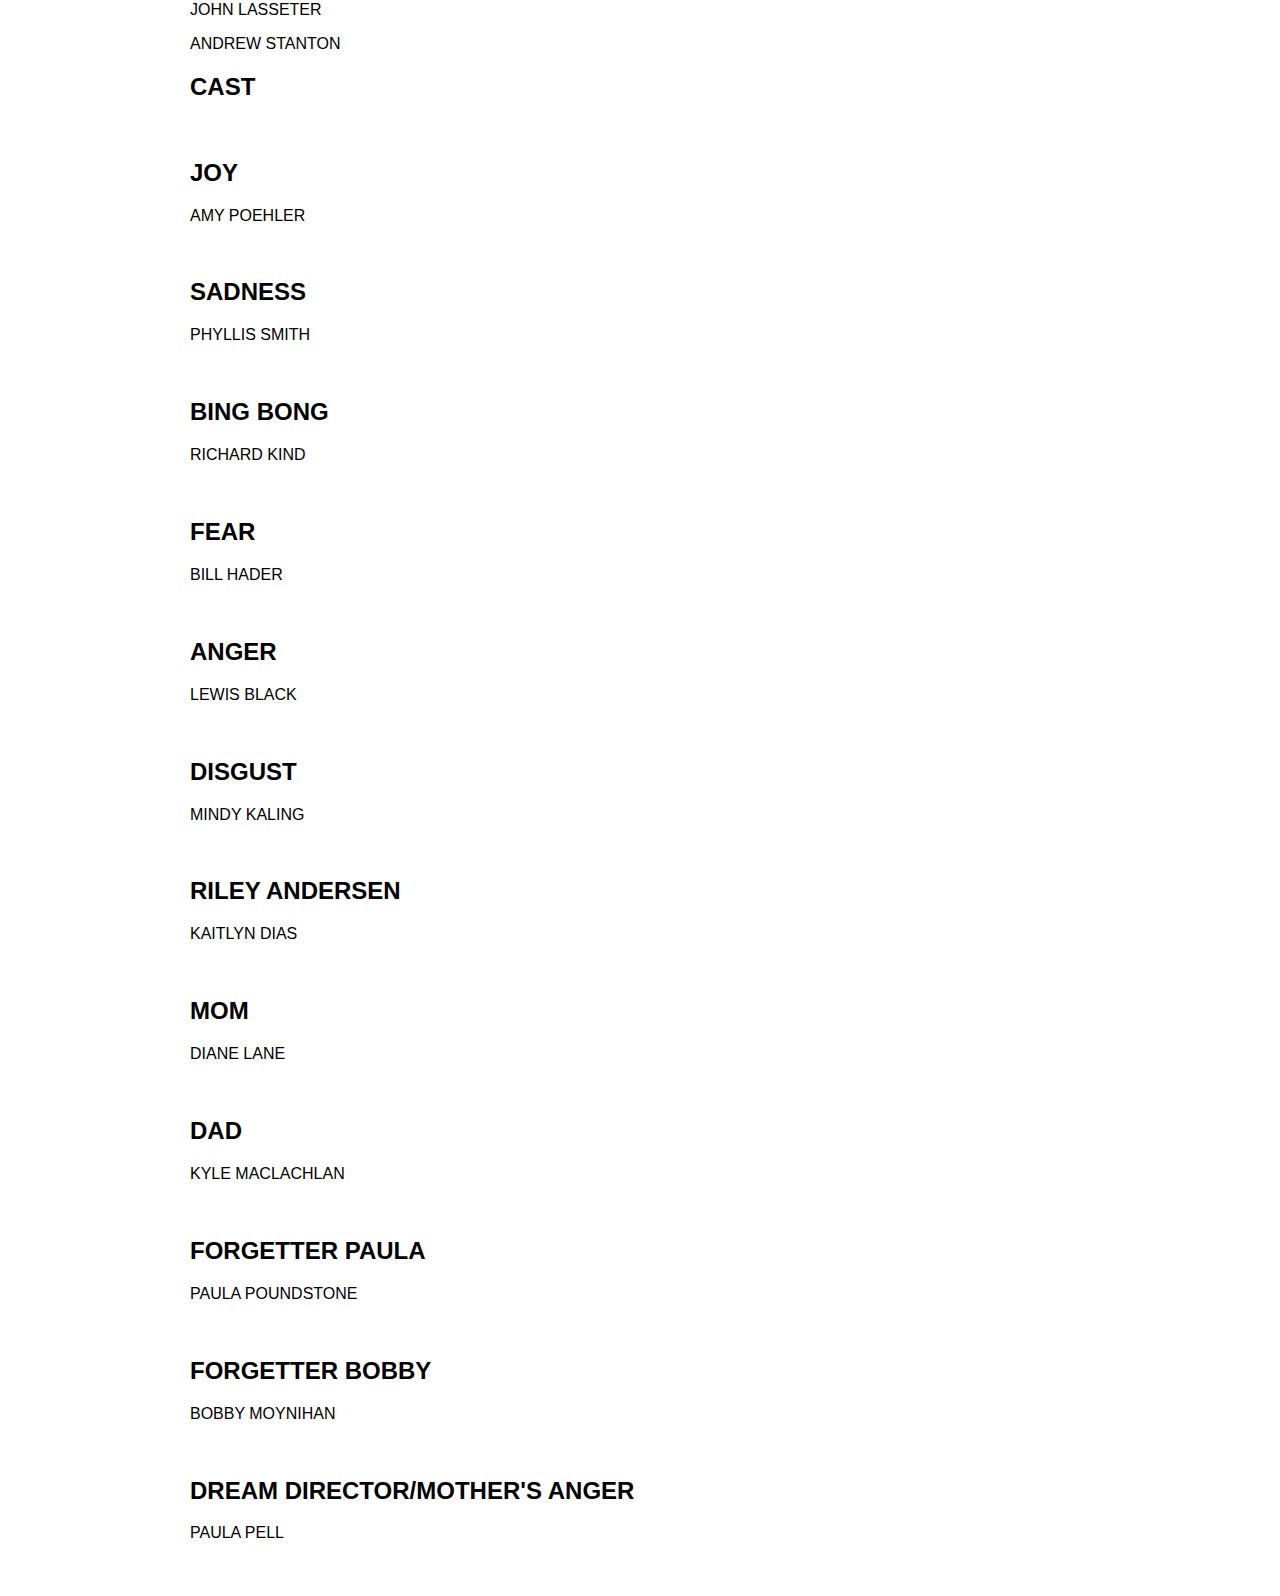
==== commit 6177d9ba: "Update inocencio_ruamero_tsa6.html" ====
--- a/inocencio_ruamero_tsa6.html
+++ b/inocencio_ruamero_tsa6.html
@@ -4,7 +4,6 @@
     <meta charset="UTF-8">
     <meta name="viewport" content="width=device-width, initial-scale=1.0">
     <link rel="stylesheet" href="tsa7_style.css">
-    <link href="https://fonts.googleapis.com/css2?family=Roboto:wght@400;700&display=swap" rel="stylesheet">
     <title>Inside Out</title>
 </head>
 <body>
@@ -24,7 +23,7 @@
     <main>
         <section class="intro" id="home">
             <div class="intro-text">
-                <h1>Welcome to the <span class="pixar-font">Inside Out</span> Fan Page</h1>
+                <h1>Welcome to the <span class="pixar-font">Inside Out</span> </h1>
                 <p>Explore the wonderful world of emotions through Inside Out.</p>
             </div>
             <img src="home.jpg" alt="Inside Out Image 1" class="cover-image">
@@ -37,13 +36,20 @@
                 </div>
                 <div class="about-text">
                     <h1>About Inside Out</h1>
-                    <p>Inside Out is a 2015 American computer-animated film produced by Pixar Animation Studios and released by Walt Disney Pictures. The film is set in the mind of a young girl named Riley, where five personified emotions—Joy, Sadness, Anger, Fear, and Disgust—try to lead her through life as she moves to a new city and navigates various challenges.</p>
+                    <p>Growing up can be a bumpy road, and it's no exception for Riley, who is uprooted 
+                        from her Midwest life when her father starts a new job in San Francisco. Like all 
+                        of us, Riley is guided by her emotions Joy, Fear, Anger, Disgust and Sadness. 
+                        The emotions live in Headquarters, the control center inside Riley's mind, where 
+                        they help advise her through everyday life. As Riley and her emotions struggle to 
+                        adjust to a new life in San Francisco, turmoil ensues in Headquarters. Although Joy, 
+                        Riley's main and most important emotion, tries to keep things positive, the emotions
+                         conflict on how best to navigate a new city, house and school.</p>
                 </div>
             </div>
         </section>
 
         <section class="characters" id="characters">
-            <h1>Characters</h1>
+            <h1 class="characters-title">Characters</h1>
             <div class="character-row">
                 <div class="character">
                     <div class="character-content joy-bg">
@@ -56,7 +62,7 @@
                     <div class="character-content sadness-bg">
                         <img src="sadness.png" alt="Sadness">
                         <h3>Sadness</h3>
-                        <p>Sadness is one of the five emotions in Riley's mind. Although often seen as a downer, she plays a crucial role in helping Riley navigate her feelings.</p>
+                        <p>Sadness is one of the five emotions in Riley's mind. Seen as a downer, she plays a crucial role in helping Riley navigate her feelings.</p>
                     </div>
                 </div>
                 <div class="character">
@@ -84,13 +90,75 @@
         </section>
 
         <section class="scenes" id="scenes">
-            <h1>Scenes</h1>
+            <h1 class="scenes-title">Scenes</h1>
             <p>Explore the memorable scenes from Inside Out, including the dramatic climax and the touching moments that define the film's emotional journey.</p>
+            
+            <div class="scene-images">
+                <img src="scene.jpg" alt="Scene 1">
+                <img src="scene1.jpg" alt="Scene 2">
+                <img src="scene2.jpg" alt="Scene 3">
+                <img src="scene4.jpg" alt="Scene 4">
+                <img src="scene5.jpg" alt="Scene 5">
+                <img src="scene6.jpg" alt="Scene 6">
+            </div>
         </section>
+        
 
         <section class="credits" id="credits">
-            <h1>Credits</h1>
-            <p>Inside Out is directed by Pete Docter and co-directed by Ronnie del Carmen. The film features the voices of Amy Poehler, Phyllis Smith, Bill Hader, Lewis Black, and Mindy Kaling.</p>
+            <h1 class="credits-title">Credits</h1>
+            <h2> DIRECTED BY </h2>
+            <p>  PETE DOCTER </p><br>
+     
+                <h2>  CO-DIRECTED BY </h2>
+                    <p>  RONNIE DEL CARMEN </p><br>
+                 
+                        <h2>  PRODUCED BY </h2>
+                <p>  JONAS RIVERA, P.G.A. </p><br>
+             
+                    <h2>   EXECUTIVE PRODUCERS </h2>
+                        <p>  JOHN LASSETER  </p>
+                            <p>  ANDREW STANTON </p>
+                              
+                                <h2>CAST </h2><br>
+                               
+                 
+                                    <h2> JOY </h2>
+                                        <p>AMY POEHLER </p><br>
+                                     
+                                            <h2>SADNESS </h2>
+                                                <p>PHYLLIS SMITH </p><br>
+                                           
+                                                    <h2>BING BONG </h2>
+                                                        <p>RICHARD KIND </p><br>
+                                                     
+                                                            <h2>FEAR </h2>
+                                                                <p>BILL HADER </p><br>
+                                                           
+                                                                    <h2>ANGER</h2>
+                                                                        <p>LEWIS BLACK </p><br>
+                                                                   
+                                                                            <h2>DISGUST </h2>
+                                                                                <p>MINDY KALING </p><br>
+                                                                            
+                                                                                    <h2> RILEY ANDERSEN </h2>
+                                                                                        <p>KAITLYN DIAS </p><br>
+                                                                                     
+                                                                                            <h2>MOM </h2>
+                                                                                                <p>DIANE LANE </p><br>
+                                                                                             
+                                                                                                    <h2>DAD </h2>
+                                                                                                        <p>KYLE MACLACHLAN </p><br>
+                                                                                                       
+                                                                                                            <h2>FORGETTER PAULA </h2>
+                                                                                                                <p>PAULA POUNDSTONE </p><br>
+                                                                                                            
+                                                                                                                    <h2>FORGETTER BOBBY </h2>
+                                                                                                                        <p>BOBBY MOYNIHAN </p><br>
+                                                                                                                    
+                                                                                                                            <h2>DREAM DIRECTOR/MOTHER'S ANGER </h2>
+                                                                                                                                <p> PAULA PELL </p><br>
+                                                                                                                           
+                                                                                                                                   
         </section>
     </main>
 </body>
--- a/tsa7_style.css
+++ b/tsa7_style.css
@@ -0,0 +1,173 @@
+.intro {
+    margin-bottom: 100px; /* Adjust the margin as per your design */
+}
+
+.about {
+    margin-top: 100px; /* Adjust the margin as per your design */
+}
+
+body {
+    font-family: 'Roboto', Arial, sans-serif;
+    margin: 0;
+    padding: 0;
+    box-sizing: border-box;
+}
+
+header {
+    display: flex;
+    justify-content: space-between;
+    align-items: center;
+    background-color: #333;
+    padding: 10px 20px;
+}
+
+header .logo img {
+    height: 50px;
+}
+
+nav ul {
+    list-style: none;
+    margin: 0;
+    padding: 0;
+    display: flex;
+}
+
+nav ul li {
+    margin-left: 20px;
+}
+
+nav ul li a {
+    color: white;
+    text-decoration: none;
+    font-size: 16px;
+}
+
+main {
+    padding: 20px;
+}
+
+.intro, .about, .characters, .scenes, .credits {
+    max-width: 900px;
+    margin: 0 auto;
+}
+
+.intro .intro-text {
+    text-align: center;
+    margin-bottom: 20px;
+}
+
+.intro .intro-text h1 {
+    font-size: 2.5rem; /* Adjust font size as needed */
+    font-weight: bold;
+    font-family: 'Pixar', Arial, sans-serif; /* Use Pixar font */
+    margin-bottom: 10px;
+}
+
+.cover-image {
+    width: 100%;
+    max-width: 100%;
+    height: auto;
+    display: block;
+    border-radius: 10px;
+    box-shadow: 0 4px 8px rgba(0, 0, 0, 0.2);
+    transition: transform 0.3s ease; /* Smooth transition for hover effect */
+}
+
+.cover-image:hover {
+    transform: translate(5px, 5px); /* Move the image slightly on hover */
+}
+
+.character-row {
+    display: flex;
+    flex-wrap: wrap; /* Allow characters to wrap to the next line on smaller screens */
+    justify-content: space-between;
+    margin-bottom: 20px;
+}
+
+.character {
+    flex: 0 0 calc(50% - 80px); /* Two characters per row with margin in between */
+    margin: 10px;
+    text-align: center;
+    padding: 20px;
+    border-radius: 10px;
+    box-shadow: 0 4px 8px rgba(0, 0, 0, 0.2);
+    transition: background-color 0.3s ease; /* Smooth transition for background color */
+    position: relative;
+    overflow: hidden;
+}
+
+.character-content {
+    padding: 20px;
+    border-radius: 10px;
+    transition: background-color 0.3s ease; /* Smooth transition for background color */
+}
+
+.character-content img {
+    width: 100%;
+    height: auto;
+    max-width: 200px;
+    margin-bottom: 10px;
+}
+
+.middle-character {
+    flex: 0 0 calc(70% - 100px); /* Adjust for two characters in the middle */
+    margin: 10px;
+    margin-left: 150px;
+}
+
+.character-content h3 {
+    text-align: center; /* Center align character titles */
+}
+
+.joy-bg {
+    background-color: #f1dc8a; /* Background color for Joy */
+}
+
+.sadness-bg {
+    background-color: #6da4d1; /* Background color for Sadness */
+}
+
+.anger-bg {
+    background-color: #db7b7d; /* Background color for Anger */
+}
+
+.disgust-bg {
+    background-color: #9dc49f; /* Background color for Disgust */
+}
+
+.fear-bg {
+    background-color: #be98c3; /* Background color for Fear */
+
+}
+
+.character:hover .character-content {
+    background-color: #ddd; /* Change background color on hover */
+}
+
+.about-content {
+    display: flex;
+    justify-content: space-between;
+    align-items: flex-start;
+}
+
+.about-text {
+    flex: 0 0 40%; /* Take up 40% of the container width */
+    padding-right: 20px;
+    padding-top: 100px;
+}
+
+.about-images {
+    flex: 0 0 50%; /* Take up 50% of the container width */
+    display: flex;
+    flex-direction: column;
+    padding-top: 100px;
+    padding-bottom: 100px;
+}
+
+.about-images img {
+    max-width: 100%; /* Ensure images are responsive */
+    height: auto;
+    border-radius: 10px;
+    box-shadow: 0 4px 8px rgba(0, 0, 0, 0.2);
+    transition: transform 0.3s ease; /* Smooth transition for transform */
+}
